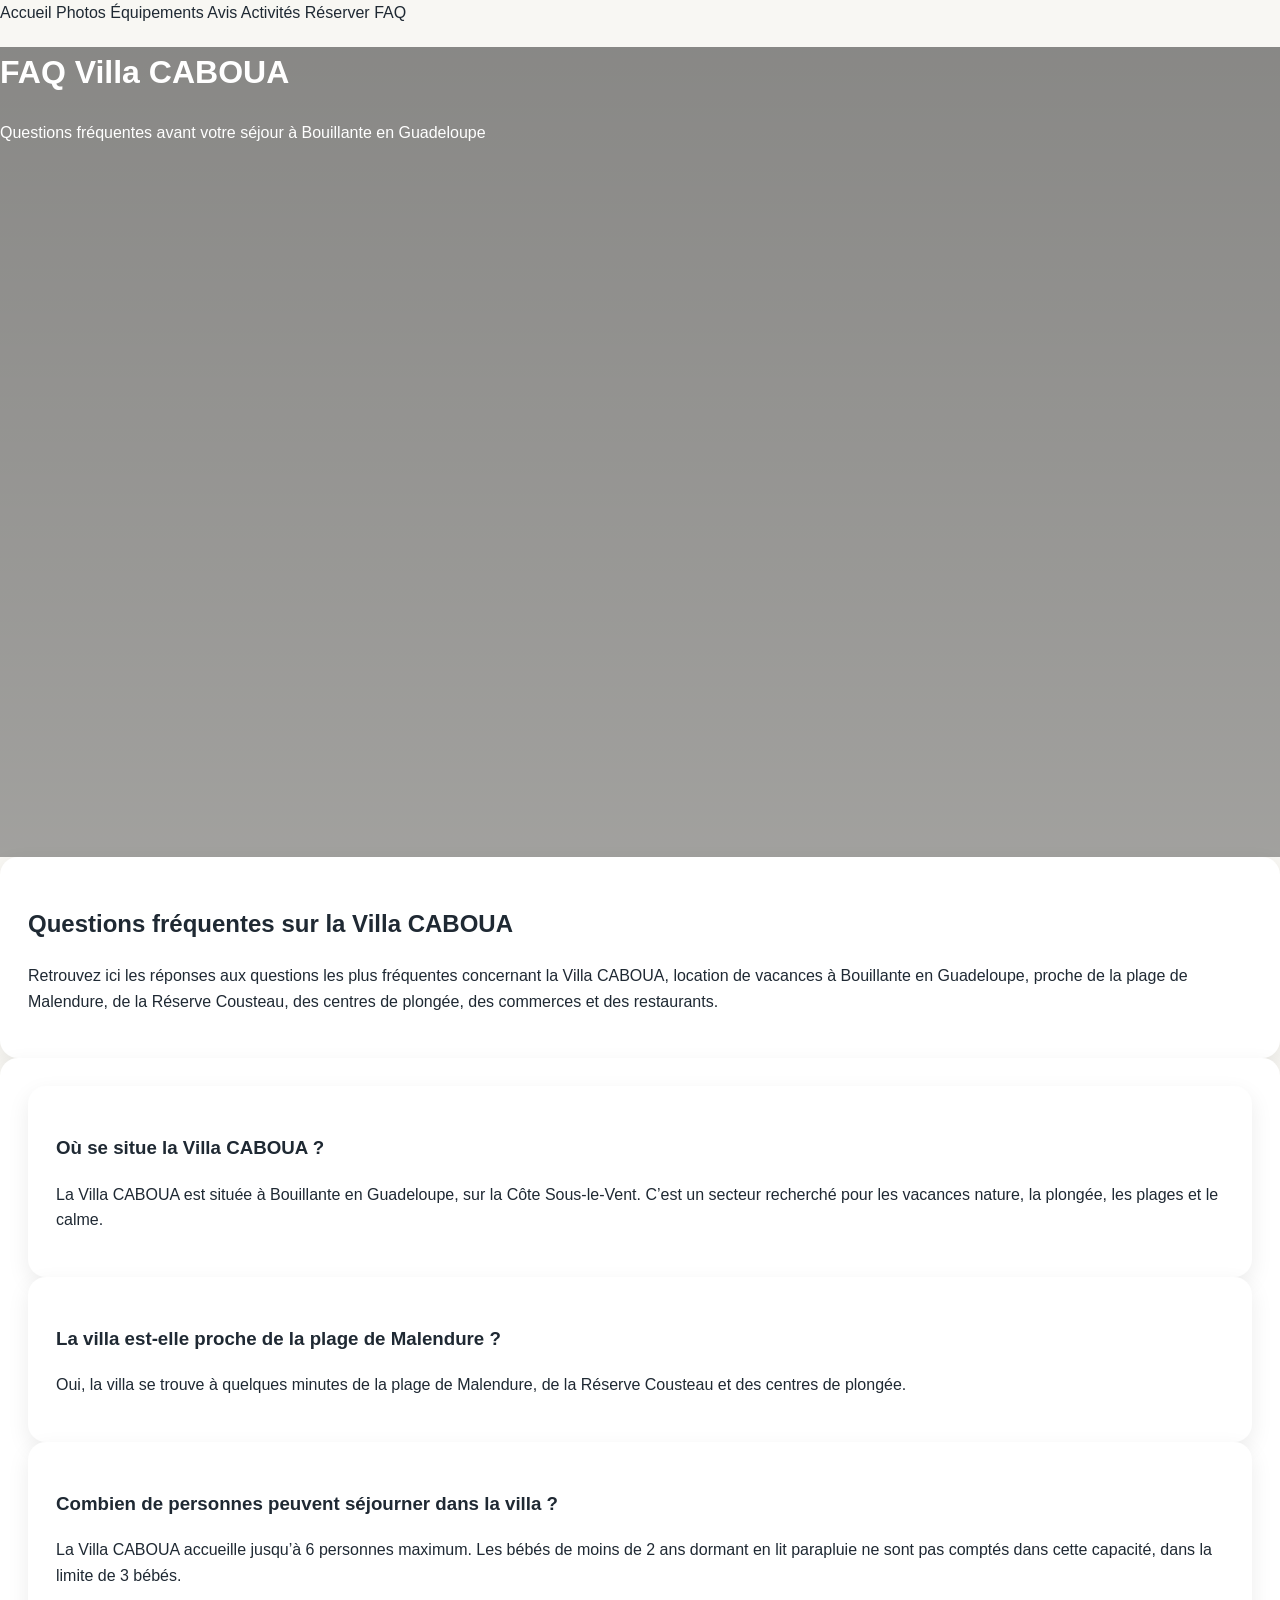
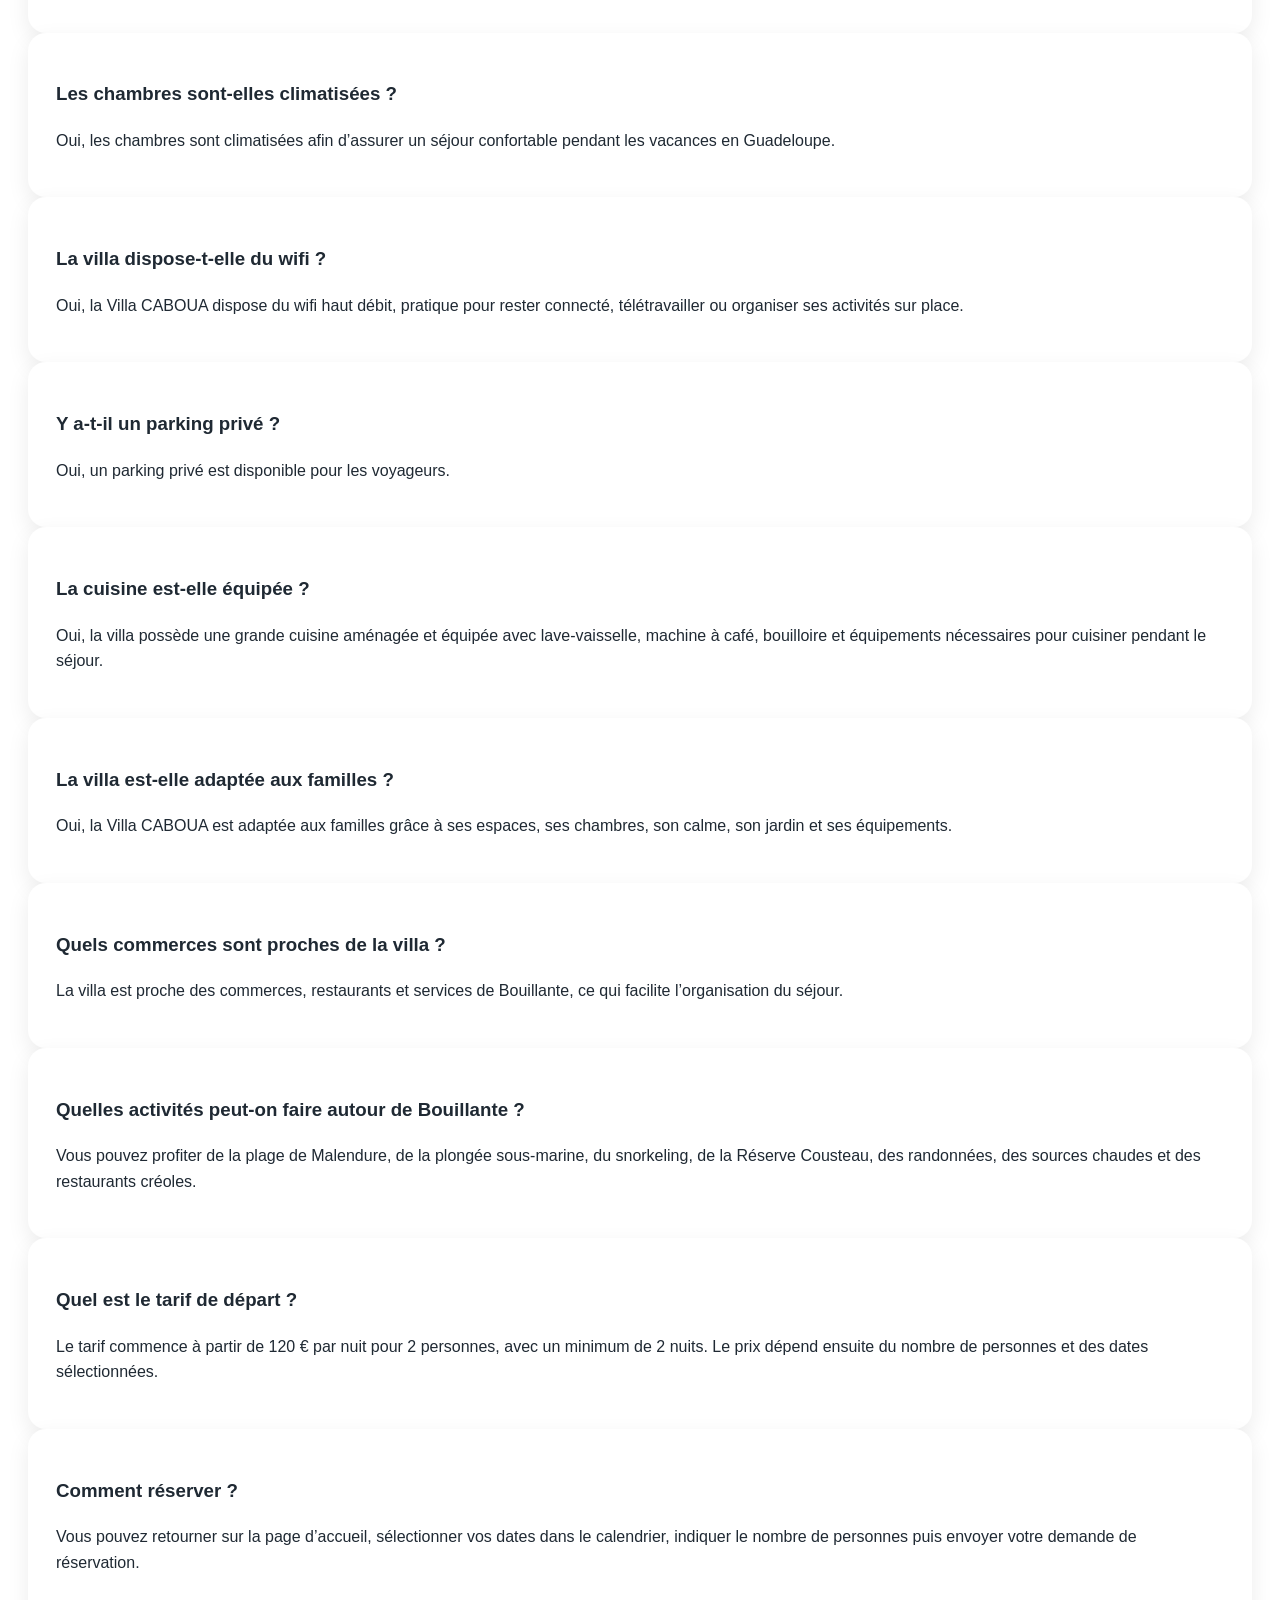
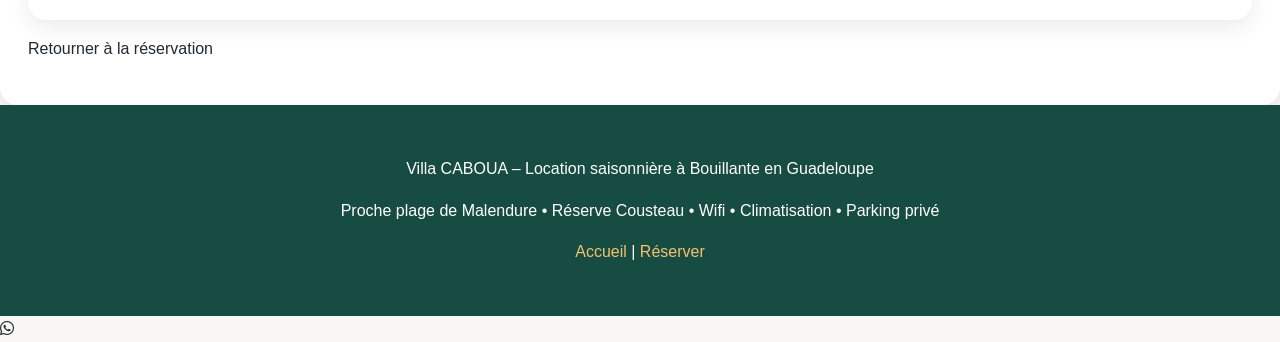
==== faq.html @ d6fefe2e "Update faq.html" ====
<!DOCTYPE html>
<html lang="fr">

<head>
<meta charset="UTF-8">
<meta name="viewport" content="width=device-width, initial-scale=1.0, maximum-scale=1.0, user-scalable=no">

<title>FAQ Villa CABOUA – Location vacances Bouillante Guadeloupe</title>
<meta name="description" content="FAQ Villa CABOUA à Bouillante en Guadeloupe : questions fréquentes sur la villa, les équipements, la plage de Malendure, la Réserve Cousteau, les tarifs et la réservation.">
<meta name="keywords" content="FAQ Villa CABOUA, location vacances Bouillante, villa Guadeloupe, villa proche Malendure, Réserve Cousteau, location saisonnière Guadeloupe">
<meta name="robots" content="index, follow">
<link rel="canonical" href="https://caboua.github.io/vacances/faq.html">

<meta property="og:title" content="FAQ Villa CABOUA – Bouillante Guadeloupe">
<meta property="og:description" content="Toutes les réponses avant de réserver la Villa CABOUA à Bouillante, proche Malendure et Réserve Cousteau.">
<meta property="og:type" content="website">
<meta property="og:url" content="https://caboua.github.io/vacances/faq.html">
<meta property="og:image" content="https://caboua.github.io/vacances/images/1.png">

<link rel="stylesheet" href="css/style.css">
<link rel="stylesheet" href="https://cdnjs.cloudflare.com/ajax/libs/font-awesome/6.5.0/css/all.min.css">

<script type="application/ld+json">
{
  "@context": "https://schema.org",
  "@type": "FAQPage",
  "mainEntity": [
    {"@type":"Question","name":"Où se situe la Villa CABOUA ?","acceptedAnswer":{"@type":"Answer","text":"La Villa CABOUA est située à Bouillante en Guadeloupe, sur la Côte Sous-le-Vent, à proximité de la plage de Malendure et de la Réserve Cousteau."}},
    {"@type":"Question","name":"La villa est-elle proche de la plage de Malendure ?","acceptedAnswer":{"@type":"Answer","text":"Oui, la villa est située à quelques minutes de la plage de Malendure, des centres de plongée et des activités nautiques."}},
    {"@type":"Question","name":"Combien de personnes peuvent séjourner dans la villa ?","acceptedAnswer":{"@type":"Answer","text":"La Villa CABOUA peut accueillir jusqu’à 6 personnes maximum, hors bébés de moins de 2 ans en lit parapluie."}},
    {"@type":"Question","name":"Les bébés sont-ils acceptés ?","acceptedAnswer":{"@type":"Answer","text":"Oui, les bébés de moins de 2 ans sont acceptés gratuitement en lit parapluie, dans la limite de 3 bébés."}},
    {"@type":"Question","name":"La villa est-elle climatisée ?","acceptedAnswer":{"@type":"Answer","text":"Oui, les chambres de la villa sont climatisées pour plus de confort pendant le séjour."}},
    {"@type":"Question","name":"La villa dispose-t-elle du wifi ?","acceptedAnswer":{"@type":"Answer","text":"Oui, la Villa CABOUA dispose du wifi haut débit."}},
    {"@type":"Question","name":"Y a-t-il un parking ?","acceptedAnswer":{"@type":"Answer","text":"Oui, un parking privé est disponible pour les voyageurs."}},
    {"@type":"Question","name":"La villa est-elle adaptée aux familles ?","acceptedAnswer":{"@type":"Answer","text":"Oui, la villa est adaptée aux familles grâce à ses 3 chambres, ses équipements, son calme et sa capacité d’accueil."}},
    {"@type":"Question","name":"Quelles activités peut-on faire à proximité ?","acceptedAnswer":{"@type":"Answer","text":"À proximité, vous pouvez profiter de la plage de Malendure, de la plongée, du snorkeling, de la Réserve Cousteau, des randonnées, des sources chaudes et des restaurants locaux."}},
    {"@type":"Question","name":"Comment réserver la Villa CABOUA ?","acceptedAnswer":{"@type":"Answer","text":"Vous pouvez sélectionner vos dates sur le site, indiquer le nombre de personnes puis envoyer votre demande de réservation par email ou contacter la villa sur WhatsApp."}}
  ]
}
</script>

</head>

<body>

<nav class="top-nav">
  <a href="index.html">Accueil</a>
  <a href="index.html#galerie">Photos</a>
  <a href="index.html#equipements">Équipements</a>
  <a href="index.html#avis">Avis</a>
  <a href="index.html#activites">Activités</a>
  <a href="index.html#disponibilites">Réserver</a>
  <a href="faq.html">FAQ</a>
</nav>

<header class="hero small-hero">
  <div class="hero-overlay">
    <h1>FAQ Villa CABOUA</h1>
    <p>Questions fréquentes avant votre séjour à Bouillante en Guadeloupe</p>
  </div>
</header>

<div class="container">

  <div class="card">
    <h2>Questions fréquentes sur la Villa CABOUA</h2>
    <p>
      Retrouvez ici les réponses aux questions les plus fréquentes concernant la Villa CABOUA,
      location de vacances à Bouillante en Guadeloupe, proche de la plage de Malendure,
      de la Réserve Cousteau, des centres de plongée, des commerces et des restaurants.
    </p>
  </div>

  <div class="card">

    <div class="faq-item">
      <h3>Où se situe la Villa CABOUA ?</h3>
      <p>La Villa CABOUA est située à Bouillante en Guadeloupe, sur la Côte Sous-le-Vent. C’est un secteur recherché pour les vacances nature, la plongée, les plages et le calme.</p>
    </div>

    <div class="faq-item">
      <h3>La villa est-elle proche de la plage de Malendure ?</h3>
      <p>Oui, la villa se trouve à quelques minutes de la plage de Malendure, de la Réserve Cousteau et des centres de plongée.</p>
    </div>

    <div class="faq-item">
      <h3>Combien de personnes peuvent séjourner dans la villa ?</h3>
      <p>La Villa CABOUA accueille jusqu’à 6 personnes maximum. Les bébés de moins de 2 ans dormant en lit parapluie ne sont pas comptés dans cette capacité, dans la limite de 3 bébés.</p>
    </div>

    <div class="faq-item">
      <h3>Les chambres sont-elles climatisées ?</h3>
      <p>Oui, les chambres sont climatisées afin d’assurer un séjour confortable pendant les vacances en Guadeloupe.</p>
    </div>

    <div class="faq-item">
      <h3>La villa dispose-t-elle du wifi ?</h3>
      <p>Oui, la Villa CABOUA dispose du wifi haut débit, pratique pour rester connecté, télétravailler ou organiser ses activités sur place.</p>
    </div>

    <div class="faq-item">
      <h3>Y a-t-il un parking privé ?</h3>
      <p>Oui, un parking privé est disponible pour les voyageurs.</p>
    </div>

    <div class="faq-item">
      <h3>La cuisine est-elle équipée ?</h3>
      <p>Oui, la villa possède une grande cuisine aménagée et équipée avec lave-vaisselle, machine à café, bouilloire et équipements nécessaires pour cuisiner pendant le séjour.</p>
    </div>

    <div class="faq-item">
      <h3>La villa est-elle adaptée aux familles ?</h3>
      <p>Oui, la Villa CABOUA est adaptée aux familles grâce à ses espaces, ses chambres, son calme, son jardin et ses équipements.</p>
    </div>

    <div class="faq-item">
      <h3>Quels commerces sont proches de la villa ?</h3>
      <p>La villa est proche des commerces, restaurants et services de Bouillante, ce qui facilite l’organisation du séjour.</p>
    </div>

    <div class="faq-item">
      <h3>Quelles activités peut-on faire autour de Bouillante ?</h3>
      <p>Vous pouvez profiter de la plage de Malendure, de la plongée sous-marine, du snorkeling, de la Réserve Cousteau, des randonnées, des sources chaudes et des restaurants créoles.</p>
    </div>

    <div class="faq-item">
      <h3>Quel est le tarif de départ ?</h3>
      <p>Le tarif commence à partir de 120 € par nuit pour 2 personnes, avec un minimum de 2 nuits. Le prix dépend ensuite du nombre de personnes et des dates sélectionnées.</p>
    </div>

    <div class="faq-item">
      <h3>Comment réserver ?</h3>
      <p>Vous pouvez retourner sur la page d’accueil, sélectionner vos dates dans le calendrier, indiquer le nombre de personnes puis envoyer votre demande de réservation.</p>
    </div>

    <p><a href="index.html#disponibilites" class="text-link">Retourner à la réservation</a></p>

  </div>

</div>

<footer class="footer">
  <p>Villa CABOUA – Location saisonnière à Bouillante en Guadeloupe</p>
  <p>Proche plage de Malendure • Réserve Cousteau • Wifi • Climatisation • Parking privé</p>
  <p><a href="index.html">Accueil</a> | <a href="index.html#disponibilites">Réserver</a></p>
</footer>

<a href="https://wa.me/590690520616?text=Bonjour%2C%20je%20souhaite%20avoir%20des%20informations%20sur%20la%20Villa%20CABOUA" class="whatsapp" aria-label="Contacter Villa CABOUA sur WhatsApp">
  <i class="fa-brands fa-whatsapp"></i>
</a>

</body>
</html>
---- css/style.css ----
* {
  box-sizing: border-box;
}

body {
  margin: 0;
  font-family: Arial, sans-serif;
  color: #1f2933;
  background: #f8f7f3;
  line-height: 1.6;
}

a {
  text-decoration: none;
  color: inherit;
}

.hero {
  min-height: 90vh;
  background:
    linear-gradient(rgba(0,0,0,0.45), rgba(0,0,0,0.35)),
    url("images/fond.jpg") center/cover no-repeat;
  color: white;
}

.page-header {
  background: #174c43;
  color: white;
  padding-bottom: 50px;
}

.navbar {
  display: flex;
  justify-content: space-between;
  align-items: center;
  padding: 25px 8%;
  background: rgba(0,0,0,0.25);
}

.logo {
  font-size: 24px;
  font-weight: bold;
}

.nav-links a {
  margin-left: 20px;
  font-weight: bold;
}

.nav-links a:hover {
  color: #f4c16e;
}

.hero-content {
  max-width: 850px;
  padding: 120px 8%;
}

.hero-content h1 {
  font-size: 48px;
  line-height: 1.1;
  margin-bottom: 20px;
}

.hero-content p {
  font-size: 22px;
  margin-bottom: 30px;
}

.page-title {
  padding: 60px 8% 20px;
}

.page-title h1 {
  font-size: 42px;
}

.section {
  padding: 70px 8%;
  max-width: 1200px;
  margin: auto;
}

.section h2 {
  font-size: 32px;
  color: #174c43;
  margin-bottom: 20px;
}

.intro p,
.highlight p {
  font-size: 19px;
}

.grid {
  display: grid;
  grid-template-columns: 1.4fr 1fr;
  gap: 40px;
  align-items: start;
}

.card,
.feature,
.review,
.faq-item {
  background: white;
  padding: 28px;
  border-radius: 18px;
  box-shadow: 0 8px 22px rgba(0,0,0,0.08);
}

.card ul {
  padding-left: 20px;
}

.highlight {
  background: #e9f2ee;
  border-radius: 25px;
}

.features {
  display: grid;
  grid-template-columns: repeat(3, 1fr);
  gap: 25px;
}

.feature h3 {
  color: #174c43;
}

.reviews {
  display: grid;
  gap: 22px;
}

.review p {
  font-size: 18px;
  font-style: italic;
}

.reservation {
  background: white;
  border-radius: 25px;
  box-shadow: 0 8px 25px rgba(0,0,0,0.08);
}

form {
  display: grid;
  gap: 15px;
  max-width: 500px;
  margin-top: 25px;
}

input {
  padding: 14px;
  border: 1px solid #ccc;
  border-radius: 10px;
  font-size: 16px;
}

.btn-primary,
.btn-secondary,
button {
  display: inline-block;
  background: #174c43;
  color: white;
  padding: 15px 26px;
  border-radius: 30px;
  border: none;
  font-size: 17px;
  font-weight: bold;
  cursor: pointer;
  width: fit-content;
}

.btn-primary:hover,
.btn-secondary:hover,
button:hover {
  background: #0e332d;
}

.cta {
  text-align: center;
}

.faq {
  display: grid;
  gap: 25px;
}

.faq-item h2 {
  font-size: 24px;
}

footer {
  background: #174c43;
  color: white;
  text-align: center;
  padding: 35px 8%;
}

footer a {
  color: #f4c16e;
}

#bookingResult {
  margin-top: 20px;
  font-weight: bold;
  color: #174c43;
}

@media (max-width: 850px) {
  .navbar {
    flex-direction: column;
    gap: 15px;
  }

  .nav-links {
    display: flex;
    flex-wrap: wrap;
    justify-content: center;
    gap: 12px;
  }

  .nav-links a {
    margin-left: 0;
  }

  .hero-content h1 {
    font-size: 34px;
  }

  .hero-content p {
    font-size: 18px;
  }

  .grid,
  .features {
    grid-template-columns: 1fr;
  }

  .section {
    padding: 50px 6%;
  }
}
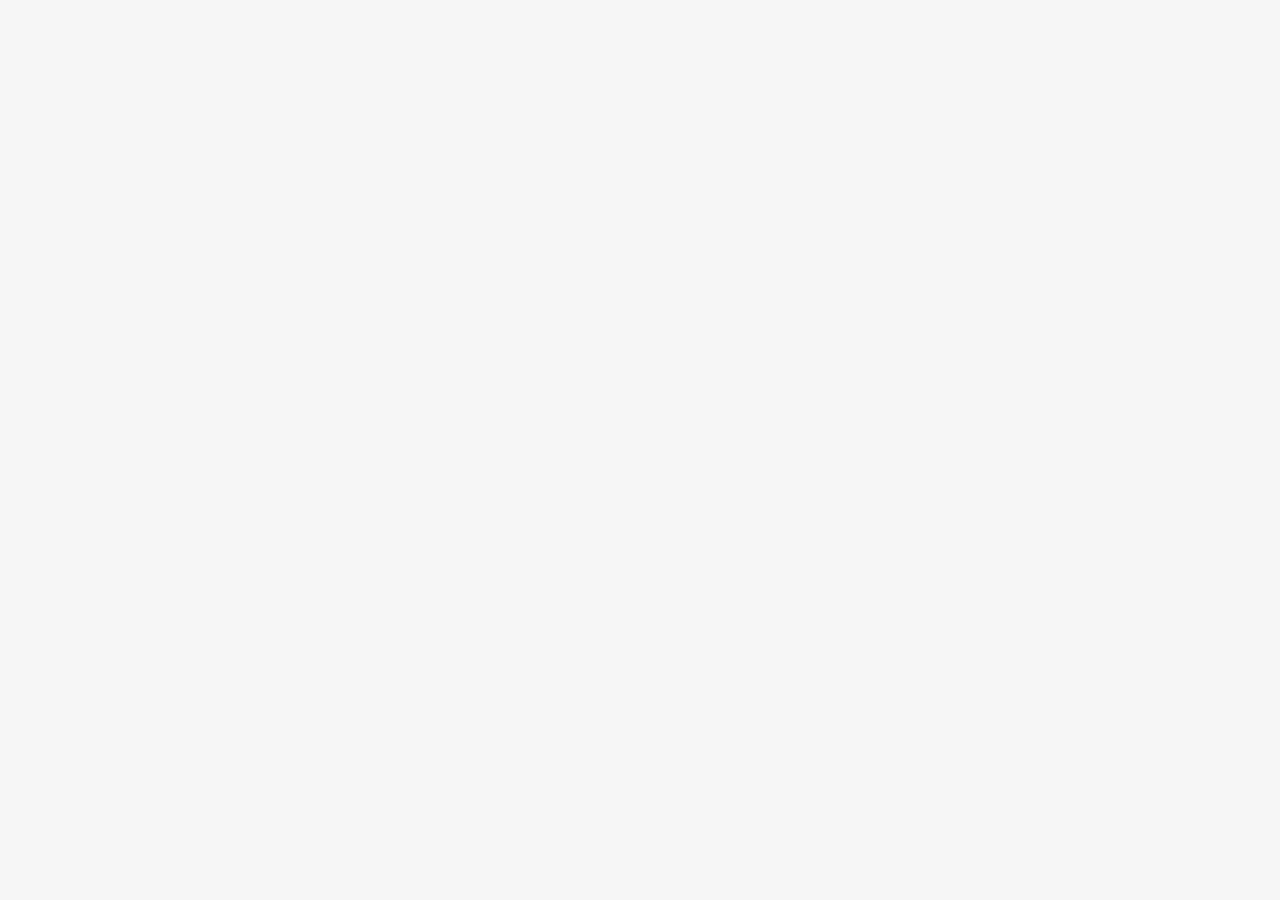
==== commit a7e0e076: "Update faq.html" ====
--- a/faq.html
+++ b/faq.html
@@ -1,21 +1,18 @@
-    <!DOCTYPE html>
+<!DOCTYPE html>
 <html lang="fr">
 
 <head>
 <meta charset="UTF-8">
-<meta name="viewport" content="width=device-width, initial-scale=1.0, maximum-scale=1.0, user-scalable=no">
+<meta name="viewport" content="width=device-width, initial-scale=1.0">
 
-<title>FAQ Villa CABOUA – Location vacances Bouillante Guadeloupe</title>
-<meta name="description" content="FAQ Villa CABOUA à Bouillante en Guadeloupe : questions fréquentes sur la villa, les équipements, la plage de Malendure, la Réserve Cousteau, les tarifs et la réservation.">
-<meta name="keywords" content="FAQ Villa CABOUA, location vacances Bouillante, villa Guadeloupe, villa proche Malendure, Réserve Cousteau, location saisonnière Guadeloupe">
+<title>FAQ Villa CABOUA – Location à Bouillante en Guadeloupe</title>
+
+<meta name="description" content="FAQ Villa CABOUA : réponses aux questions fréquentes sur la location de vacances à Bouillante en Guadeloupe, capacité, tarifs, équipements, plage de Malendure, wifi, parking et réservation.">
+
+<meta name="keywords" content="FAQ Villa CABOUA, location villa Bouillante, villa Guadeloupe, location vacances Malendure, villa familiale Guadeloupe, plage de Malendure, réservation villa Guadeloupe">
+
 <meta name="robots" content="index, follow">
-<link rel="canonical" href="https://caboua.github.io/vacances/faq.html">
-
-<meta property="og:title" content="FAQ Villa CABOUA – Bouillante Guadeloupe">
-<meta property="og:description" content="Toutes les réponses avant de réserver la Villa CABOUA à Bouillante, proche Malendure et Réserve Cousteau.">
-<meta property="og:type" content="website">
-<meta property="og:url" content="https://caboua.github.io/vacances/faq.html">
-<meta property="og:image" content="https://caboua.github.io/vacances/images/1.png">
+<meta name="author" content="Villa CABOUA">
 
 <link rel="stylesheet" href="css/style.css">
 <link rel="stylesheet" href="https://cdnjs.cloudflare.com/ajax/libs/font-awesome/6.5.0/css/all.min.css">
@@ -25,129 +22,63 @@
   "@context": "https://schema.org",
   "@type": "FAQPage",
   "mainEntity": [
-    {"@type":"Question","name":"Où se situe la Villa CABOUA ?","acceptedAnswer":{"@type":"Answer","text":"La Villa CABOUA est située à Bouillante en Guadeloupe, sur la Côte Sous-le-Vent, à proximité de la plage de Malendure et de la Réserve Cousteau."}},
-    {"@type":"Question","name":"La villa est-elle proche de la plage de Malendure ?","acceptedAnswer":{"@type":"Answer","text":"Oui, la villa est située à quelques minutes de la plage de Malendure, des centres de plongée et des activités nautiques."}},
-    {"@type":"Question","name":"Combien de personnes peuvent séjourner dans la villa ?","acceptedAnswer":{"@type":"Answer","text":"La Villa CABOUA peut accueillir jusqu’à 6 personnes maximum, hors bébés de moins de 2 ans en lit parapluie."}},
-    {"@type":"Question","name":"Les bébés sont-ils acceptés ?","acceptedAnswer":{"@type":"Answer","text":"Oui, les bébés de moins de 2 ans sont acceptés gratuitement en lit parapluie, dans la limite de 3 bébés."}},
-    {"@type":"Question","name":"La villa est-elle climatisée ?","acceptedAnswer":{"@type":"Answer","text":"Oui, les chambres de la villa sont climatisées pour plus de confort pendant le séjour."}},
-    {"@type":"Question","name":"La villa dispose-t-elle du wifi ?","acceptedAnswer":{"@type":"Answer","text":"Oui, la Villa CABOUA dispose du wifi haut débit."}},
-    {"@type":"Question","name":"Y a-t-il un parking ?","acceptedAnswer":{"@type":"Answer","text":"Oui, un parking privé est disponible pour les voyageurs."}},
-    {"@type":"Question","name":"La villa est-elle adaptée aux familles ?","acceptedAnswer":{"@type":"Answer","text":"Oui, la villa est adaptée aux familles grâce à ses 3 chambres, ses équipements, son calme et sa capacité d’accueil."}},
-    {"@type":"Question","name":"Quelles activités peut-on faire à proximité ?","acceptedAnswer":{"@type":"Answer","text":"À proximité, vous pouvez profiter de la plage de Malendure, de la plongée, du snorkeling, de la Réserve Cousteau, des randonnées, des sources chaudes et des restaurants locaux."}},
-    {"@type":"Question","name":"Comment réserver la Villa CABOUA ?","acceptedAnswer":{"@type":"Answer","text":"Vous pouvez sélectionner vos dates sur le site, indiquer le nombre de personnes puis envoyer votre demande de réservation par email ou contacter la villa sur WhatsApp."}}
-  ]
-}
-</script>
-
-</head>
-
-<body>
-
-<nav class="top-nav">
-  <a href="index.html">Accueil</a>
-  <a href="index.html#galerie">Photos</a>
-  <a href="index.html#equipements">Équipements</a>
-  <a href="index.html#avis">Avis</a>
-  <a href="index.html#activites">Activités</a>
-  <a href="index.html#disponibilites">Réserver</a>
-  <a href="faq.html">FAQ</a>
-</nav>
-
-<header class="hero small-hero">
-  <div class="hero-overlay">
-    <h1>FAQ Villa CABOUA</h1>
-    <p>Questions fréquentes avant votre séjour à Bouillante en Guadeloupe</p>
-  </div>
-</header>
-
-<div class="container">
-
-  <div class="card">
-    <h2>Questions fréquentes sur la Villa CABOUA</h2>
-    <p>
-      Retrouvez ici les réponses aux questions les plus fréquentes concernant la Villa CABOUA,
-      location de vacances à Bouillante en Guadeloupe, proche de la plage de Malendure,
-      de la Réserve Cousteau, des centres de plongée, des commerces et des restaurants.
-    </p>
-  </div>
-
-  <div class="card">
-
-    <div class="faq-item">
-      <h3>Où se situe la Villa CABOUA ?</h3>
-      <p>La Villa CABOUA est située à Bouillante en Guadeloupe, sur la Côte Sous-le-Vent. C’est un secteur recherché pour les vacances nature, la plongée, les plages et le calme.</p>
-    </div>
-
-    <div class="faq-item">
-      <h3>La villa est-elle proche de la plage de Malendure ?</h3>
-      <p>Oui, la villa se trouve à quelques minutes de la plage de Malendure, de la Réserve Cousteau et des centres de plongée.</p>
-    </div>
-
-    <div class="faq-item">
-      <h3>Combien de personnes peuvent séjourner dans la villa ?</h3>
-      <p>La Villa CABOUA accueille jusqu’à 6 personnes maximum. Les bébés de moins de 2 ans dormant en lit parapluie ne sont pas comptés dans cette capacité, dans la limite de 3 bébés.</p>
-    </div>
-
-    <div class="faq-item">
-      <h3>Les chambres sont-elles climatisées ?</h3>
-      <p>Oui, les chambres sont climatisées afin d’assurer un séjour confortable pendant les vacances en Guadeloupe.</p>
-    </div>
-
-    <div class="faq-item">
-      <h3>La villa dispose-t-elle du wifi ?</h3>
-      <p>Oui, la Villa CABOUA dispose du wifi haut débit, pratique pour rester connecté, télétravailler ou organiser ses activités sur place.</p>
-    </div>
-
-    <div class="faq-item">
-      <h3>Y a-t-il un parking privé ?</h3>
-      <p>Oui, un parking privé est disponible pour les voyageurs.</p>
-    </div>
-
-    <div class="faq-item">
-      <h3>La cuisine est-elle équipée ?</h3>
-      <p>Oui, la villa possède une grande cuisine aménagée et équipée avec lave-vaisselle, machine à café, bouilloire et équipements nécessaires pour cuisiner pendant le séjour.</p>
-    </div>
-
-    <div class="faq-item">
-      <h3>La villa est-elle adaptée aux familles ?</h3>
-      <p>Oui, la Villa CABOUA est adaptée aux familles grâce à ses espaces, ses chambres, son calme, son jardin et ses équipements.</p>
-    </div>
-
-    <div class="faq-item">
-      <h3>Quels commerces sont proches de la villa ?</h3>
-      <p>La villa est proche des commerces, restaurants et services de Bouillante, ce qui facilite l’organisation du séjour.</p>
-    </div>
-
-    <div class="faq-item">
-      <h3>Quelles activités peut-on faire autour de Bouillante ?</h3>
-      <p>Vous pouvez profiter de la plage de Malendure, de la plongée sous-marine, du snorkeling, de la Réserve Cousteau, des randonnées, des sources chaudes et des restaurants créoles.</p>
-    </div>
-
-    <div class="faq-item">
-      <h3>Quel est le tarif de départ ?</h3>
-      <p>Le tarif commence à partir de 120 € par nuit pour 2 personnes, avec un minimum de 2 nuits. Le prix dépend ensuite du nombre de personnes et des dates sélectionnées.</p>
-    </div>
-
-    <div class="faq-item">
-      <h3>Comment réserver ?</h3>
-      <p>Vous pouvez retourner sur la page d’accueil, sélectionner vos dates dans le calendrier, indiquer le nombre de personnes puis envoyer votre demande de réservation.</p>
-    </div>
-
-    <p><a href="index.html#disponibilites" class="text-link">Retourner à la réservation</a></p>
-
-  </div>
-
-</div>
-
-<footer class="footer">
-  <p>Villa CABOUA – Location saisonnière à Bouillante en Guadeloupe</p>
-  <p>Proche plage de Malendure • Réserve Cousteau • Wifi • Climatisation • Parking privé</p>
-  <p><a href="index.html">Accueil</a> | <a href="index.html#disponibilites">Réserver</a></p>
-</footer>
-
-<a href="https://wa.me/590690520616?text=Bonjour%2C%20je%20souhaite%20avoir%20des%20informations%20sur%20la%20Villa%20CABOUA" class="whatsapp" aria-label="Contacter Villa CABOUA sur WhatsApp">
-  <i class="fa-brands fa-whatsapp"></i>
-</a>
-
-</body>
+    {
+      "@type": "Question",
+      "name": "Où se situe la Villa CABOUA ?",
+      "acceptedAnswer": {
+        "@type": "Answer",
+        "text": "La Villa CABOUA est située à Bouillante en Guadeloupe, dans un environnement calme, proche de la plage de Malendure, des centres de plongée, des commerces et des restaurants."
+      }
+    },
+    {
+      "@type": "Question",
+      "name": "Combien de personnes peuvent séjourner à la Villa CABOUA ?",
+      "acceptedAnswer": {
+        "@type": "Answer",
+        "text": "La villa accueille jusqu’à 6 personnes maximum. Les bébés de moins de 2 ans dormant dans un lit parapluie sont gratuits, dans la limite de 3 bébés, et ne sont pas comptés dans la capacité maximale."
+      }
+    },
+    {
+      "@type": "Question",
+      "name": "Quels sont les tarifs par nuit ?",
+      "acceptedAnswer": {
+        "@type": "Answer",
+        "text": "Le tarif est de 120 euros par nuit pour 2 personnes, 140 euros pour 3 personnes, 160 euros pour 4 personnes, 180 euros pour 5 personnes et 200 euros pour 6 personnes."
+      }
+    },
+    {
+      "@type": "Question",
+      "name": "Y a-t-il des frais supplémentaires ?",
+      "acceptedAnswer": {
+        "@type": "Answer",
+        "text": "Aucun frais supplémentaire n’est ajouté dans le calcul affiché sur le site. Le prix indiqué correspond au tarif total du séjour selon les dates et le nombre de personnes."
+      }
+    },
+    {
+      "@type": "Question",
+      "name": "La villa est-elle proche de la plage de Malendure ?",
+      "acceptedAnswer": {
+        "@type": "Answer",
+        "text": "Oui, la Villa CABOUA est située à environ 10 minutes de la plage de Malendure, connue pour la Réserve Cousteau, la plongée et les tortues."
+      }
+    },
+    {
+      "@type": "Question",
+      "name": "La Villa CABOUA dispose-t-elle du wifi ?",
+      "acceptedAnswer": {
+        "@type": "Answer",
+        "text": "Oui, la villa dispose d’une connexion wifi haut débit."
+      }
+    },
+    {
+      "@type": "Question",
+      "name": "La villa dispose-t-elle d’un parking ?",
+      "acceptedAnswer": {
+        "@type": "Answer",
+        "text": "Oui, un stationnement est prévu devant la villa pour les voyageurs."
+      }
+    },
+    {
+      "@type": "Question",
+      "name": "La cuisine est-elle équipée ?",
 </html>
--- a/css/style.css
+++ b/css/style.css
@@ -1,12 +1,9 @@
-* {
-  box-sizing: border-box;
-}
-
+/* === GLOBAL === */
 body {
   margin: 0;
-  font-family: Arial, sans-serif;
-  color: #1f2933;
-  background: #f8f7f3;
+  font-family: 'Segoe UI', sans-serif;
+  background: #f6f6f6;
+  color: #222;
   line-height: 1.6;
 }
 
@@ -15,231 +12,436 @@
   color: inherit;
 }
 
+html {
+  scroll-behavior: smooth;
+}
+
+/* === NAVIGATION === */
+.top-nav {
+  width: 100%;
+  background: rgba(255,255,255,0.96);
+  backdrop-filter: blur(10px);
+  padding: 16px 20px;
+  display: flex;
+  justify-content: center;
+  gap: 30px;
+  box-shadow: 0 3px 15px rgba(0,0,0,0.08);
+  position: sticky;
+  top: 0;
+  z-index: 2000;
+  flex-wrap: wrap;
+}
+
+.top-nav a {
+  font-weight: 600;
+  transition: 0.3s;
+  position: relative;
+}
+
+.top-nav a:hover {
+  color: #0d8f5b;
+}
+
+.top-nav a::after {
+  content: "";
+  position: absolute;
+  left: 0;
+  bottom: -5px;
+  width: 0%;
+  height: 2px;
+  background: #0d8f5b;
+  transition: 0.3s;
+}
+
+.top-nav a:hover::after {
+  width: 100%;
+}
+
+/* === HERO IMAGE === */
 .hero {
-  min-height: 90vh;
-  background:
-    linear-gradient(rgba(0,0,0,0.45), rgba(0,0,0,0.35)),
-    url("images/fond.jpg") center/cover no-repeat;
+  height: 500px;
+  background-image: url("../images/fond.jpg");
+  background-position: center center;
+  background-repeat: no-repeat;
+  background-size: cover;
+  position: relative;
+  image-rendering: -webkit-optimize-contrast;
+  transform: translateZ(0);
+}
+
+.hero::before {
+  content: "";
+  position: absolute;
+  inset: 0;
+  background: linear-gradient(
+    to top,
+    rgba(0,0,0,0.65),
+    rgba(0,0,0,0.15)
+  );
+}
+
+.hero-overlay {
+  position: absolute;
+  bottom: 40px;
+  left: 40px;
   color: white;
-}
-
-.page-header {
-  background: #174c43;
-  color: white;
-  padding-bottom: 50px;
-}
-
-.navbar {
-  display: flex;
-  justify-content: space-between;
-  align-items: center;
-  padding: 25px 8%;
-  background: rgba(0,0,0,0.25);
-}
-
-.logo {
-  font-size: 24px;
-  font-weight: bold;
-}
-
-.nav-links a {
-  margin-left: 20px;
-  font-weight: bold;
-}
-
-.nav-links a:hover {
-  color: #f4c16e;
-}
-
-.hero-content {
-  max-width: 850px;
-  padding: 120px 8%;
-}
-
-.hero-content h1 {
-  font-size: 48px;
-  line-height: 1.1;
-  margin-bottom: 20px;
-}
-
-.hero-content p {
-  font-size: 22px;
-  margin-bottom: 30px;
-}
-
-.page-title {
-  padding: 60px 8% 20px;
-}
-
-.page-title h1 {
-  font-size: 42px;
-}
-
-.section {
-  padding: 70px 8%;
-  max-width: 1200px;
+  z-index: 2;
+  max-width: 900px;
+}
+
+.hero-overlay h1 {
+  margin: 0;
+  font-size: 3rem;
+  text-shadow: 0 2px 6px rgba(0,0,0,0.6);
+}
+
+.hero-overlay p {
+  margin-top: 12px;
+  color: #f1c40f;
+  font-size: 1.1rem;
+  text-shadow: 0 2px 6px rgba(0,0,0,0.6);
+}
+
+.small-hero {
+  height: 300px;
+}
+
+/* === CONTAINER === */
+.container {
+  max-width: 1100px;
   margin: auto;
-}
-
-.section h2 {
-  font-size: 32px;
-  color: #174c43;
-  margin-bottom: 20px;
-}
-
-.intro p,
-.highlight p {
-  font-size: 19px;
-}
-
-.grid {
-  display: grid;
-  grid-template-columns: 1.4fr 1fr;
-  gap: 40px;
-  align-items: start;
-}
-
-.card,
-.feature,
-.review,
-.faq-item {
+  padding: 25px;
+}
+
+/* === CARD === */
+.card {
   background: white;
   padding: 28px;
   border-radius: 18px;
-  box-shadow: 0 8px 22px rgba(0,0,0,0.08);
+  margin-bottom: 30px;
+  box-shadow: 0 6px 25px rgba(0,0,0,0.08);
+}
+
+.card h2 {
+  margin-top: 0;
+  margin-bottom: 18px;
+  color: #0d8f5b;
+  font-size: 1.8rem;
 }
 
 .card ul {
   padding-left: 20px;
 }
 
-.highlight {
-  background: #e9f2ee;
-  border-radius: 25px;
-}
-
-.features {
+.card li {
+  margin-bottom: 8px;
+}
+
+.seo-intro p {
+  font-size: 17px;
+}
+
+/* === GALERIE === */
+.gallery {
   display: grid;
-  grid-template-columns: repeat(3, 1fr);
-  gap: 25px;
-}
-
-.feature h3 {
-  color: #174c43;
-}
-
+  grid-template-columns: repeat(3,1fr);
+  gap: 12px;
+}
+
+.gallery img {
+  width: 100%;
+  height: 240px;
+  object-fit: cover;
+  border-radius: 14px;
+  transition: 0.3s;
+  cursor: pointer;
+}
+
+.gallery img:hover {
+  transform: scale(1.02);
+}
+
+/* === ÉQUIPEMENTS === */
+.equipments,
+.activity-grid {
+  display: grid;
+  grid-template-columns: repeat(4,1fr);
+  gap: 14px;
+}
+
+.equipments div,
+.activity-grid div {
+  display: flex;
+  align-items: center;
+  gap: 10px;
+  background: #f8f8f8;
+  padding: 12px;
+  border-radius: 12px;
+  transition: 0.3s;
+}
+
+.equipments div:hover,
+.activity-grid div:hover {
+  background: #f0f0f0;
+}
+
+.equipments i,
+.activity-grid i {
+  color: #0d8f5b;
+  font-size: 18px;
+}
+
+/* === AVIS CLIENTS === */
 .reviews {
   display: grid;
-  gap: 22px;
+  grid-template-columns: repeat(2,1fr);
+  gap: 20px;
+}
+
+.review {
+  background: #fafafa;
+  padding: 20px;
+  border-radius: 14px;
+  border: 1px solid #ececec;
 }
 
 .review p {
+  margin-top: 10px;
+}
+
+.stars {
+  color: #f5b301;
+  font-size: 22px;
+}
+
+/* === FAQ === */
+.faq-item {
+  margin-bottom: 25px;
+  padding-bottom: 20px;
+  border-bottom: 1px solid #ececec;
+}
+
+.faq-item h3 {
+  color: #0d8f5b;
+  margin-bottom: 10px;
+}
+
+.text-link {
+  color: #0d8f5b;
+  font-weight: 700;
+}
+
+.text-link:hover {
+  text-decoration: underline;
+}
+
+/* === CALENDRIER GOOGLE === */
+.calendar-iframe {
+  width: 100%;
+  height: 500px;
+  border: none;
+  margin-bottom: 20px;
+  border-radius: 14px;
+  overflow: hidden;
+  clip-path: inset(0px 0px 30px 0px);
+}
+
+/* === FLATPICKR === */
+#calendar {
+  margin-top: 20px;
+}
+
+/* === BOOKING === */
+.booking {
+  margin-top: 20px;
+}
+
+/* === FLEX ROW === */
+.row {
+  display: flex;
+  justify-content: space-between;
+  gap: 20px;
+}
+
+/* === COUNTER === */
+.counter {
+  display: flex;
+  align-items: center;
+  gap: 10px;
+  margin-top: 8px;
+}
+
+.counter button {
+  width: 36px;
+  height: 36px;
+  border-radius: 50%;
+  border: 1px solid #ccc;
+  background: white;
+  cursor: pointer;
+  transition: 0.2s;
   font-size: 18px;
-  font-style: italic;
-}
-
-.reservation {
-  background: white;
-  border-radius: 25px;
-  box-shadow: 0 8px 25px rgba(0,0,0,0.08);
-}
-
-form {
-  display: grid;
-  gap: 15px;
-  max-width: 500px;
-  margin-top: 25px;
-}
-
-input {
-  padding: 14px;
-  border: 1px solid #ccc;
-  border-radius: 10px;
+}
+
+.counter button:hover {
+  background: #f3f3f3;
+}
+
+.counter button:active {
+  transform: scale(0.95);
+}
+
+/* === PRIX === */
+.billing {
+  margin: 25px 0;
   font-size: 16px;
-}
-
-.btn-primary,
-.btn-secondary,
-button {
-  display: inline-block;
-  background: #174c43;
+  background: #fafafa;
+  padding: 18px;
+  border-radius: 14px;
+}
+
+.billing p {
+  margin: 6px 0;
+}
+
+.billing h2 {
+  margin-top: 14px;
+  font-size: 24px;
+}
+
+/* === BOUTON === */
+.btn {
+  width: 100%;
+  padding: 17px;
+  background: linear-gradient(135deg, #e67e22, #d96c10);
   color: white;
-  padding: 15px 26px;
-  border-radius: 30px;
   border: none;
-  font-size: 17px;
+  border-radius: 12px;
   font-weight: bold;
   cursor: pointer;
-  width: fit-content;
-}
-
-.btn-primary:hover,
-.btn-secondary:hover,
-button:hover {
-  background: #0e332d;
-}
-
-.cta {
-  text-align: center;
-}
-
-.faq {
-  display: grid;
-  gap: 25px;
-}
-
-.faq-item h2 {
-  font-size: 24px;
-}
-
-footer {
-  background: #174c43;
+  font-size: 17px;
+  transition: 0.3s;
+  box-shadow: 0 6px 20px rgba(230,126,34,0.3);
+}
+
+.btn:hover {
+  transform: translateY(-2px);
+  background: linear-gradient(135deg, #cf711f, #c8650f);
+}
+
+/* === FOOTER === */
+.footer {
+  background: #111;
   color: white;
   text-align: center;
-  padding: 35px 8%;
-}
-
-footer a {
-  color: #f4c16e;
-}
-
-#bookingResult {
-  margin-top: 20px;
-  font-weight: bold;
-  color: #174c43;
-}
-
-@media (max-width: 850px) {
-  .navbar {
+  padding: 35px 20px;
+  margin-top: 40px;
+}
+
+.footer p {
+  margin: 8px 0;
+}
+
+.footer a {
+  color: #f1c40f;
+}
+
+/* === WHATSAPP FLOAT === */
+.whatsapp {
+  position: fixed;
+  bottom: 20px;
+  right: 20px;
+  width: 72px;
+  height: 72px;
+  background: #25D366;
+  color: white;
+  font-size: 34px;
+  border-radius: 50%;
+  display: flex;
+  align-items: center;
+  justify-content: center;
+  box-shadow: 0 8px 25px rgba(0,0,0,0.3);
+  z-index: 3000;
+  transition: 0.3s;
+}
+
+.whatsapp:hover {
+  transform: scale(1.1);
+}
+
+/* === RESPONSIVE TABLET === */
+@media(max-width:900px){
+
+  .gallery {
+    grid-template-columns: repeat(2,1fr);
+  }
+
+  .equipments,
+  .activity-grid {
+    grid-template-columns: repeat(2,1fr);
+  }
+
+  .reviews {
+    grid-template-columns: 1fr;
+  }
+
+}
+
+/* === RESPONSIVE MOBILE === */
+@media(max-width:600px){
+
+  .hero {
+    height: 320px;
+  }
+
+  .hero-overlay {
+    left: 20px;
+    right: 20px;
+    bottom: 25px;
+  }
+
+  .hero-overlay h1 {
+    font-size: 2rem;
+  }
+
+  .hero-overlay p {
+    font-size: 1rem;
+  }
+
+  .gallery {
+    grid-template-columns: 1fr;
+  }
+
+  .equipments,
+  .activity-grid {
+    grid-template-columns: 1fr;
+  }
+
+  .row {
     flex-direction: column;
-    gap: 15px;
-  }
-
-  .nav-links {
-    display: flex;
-    flex-wrap: wrap;
-    justify-content: center;
-    gap: 12px;
-  }
-
-  .nav-links a {
-    margin-left: 0;
-  }
-
-  .hero-content h1 {
-    font-size: 34px;
-  }
-
-  .hero-content p {
-    font-size: 18px;
-  }
-
-  .grid,
-  .features {
-    grid-template-columns: 1fr;
-  }
-
-  .section {
-    padding: 50px 6%;
-  }
-}
+  }
+
+  .calendar-iframe {
+    height: 350px;
+  }
+
+  .whatsapp {
+    width: 60px;
+    height: 60px;
+    font-size: 28px;
+  }
+
+  .card {
+    padding: 20px;
+  }
+
+  .container {
+    padding: 15px;
+  }
+
+  .top-nav {
+    gap: 14px;
+    font-size: 14px;
+    padding: 14px 12px;
+  }
+
+}
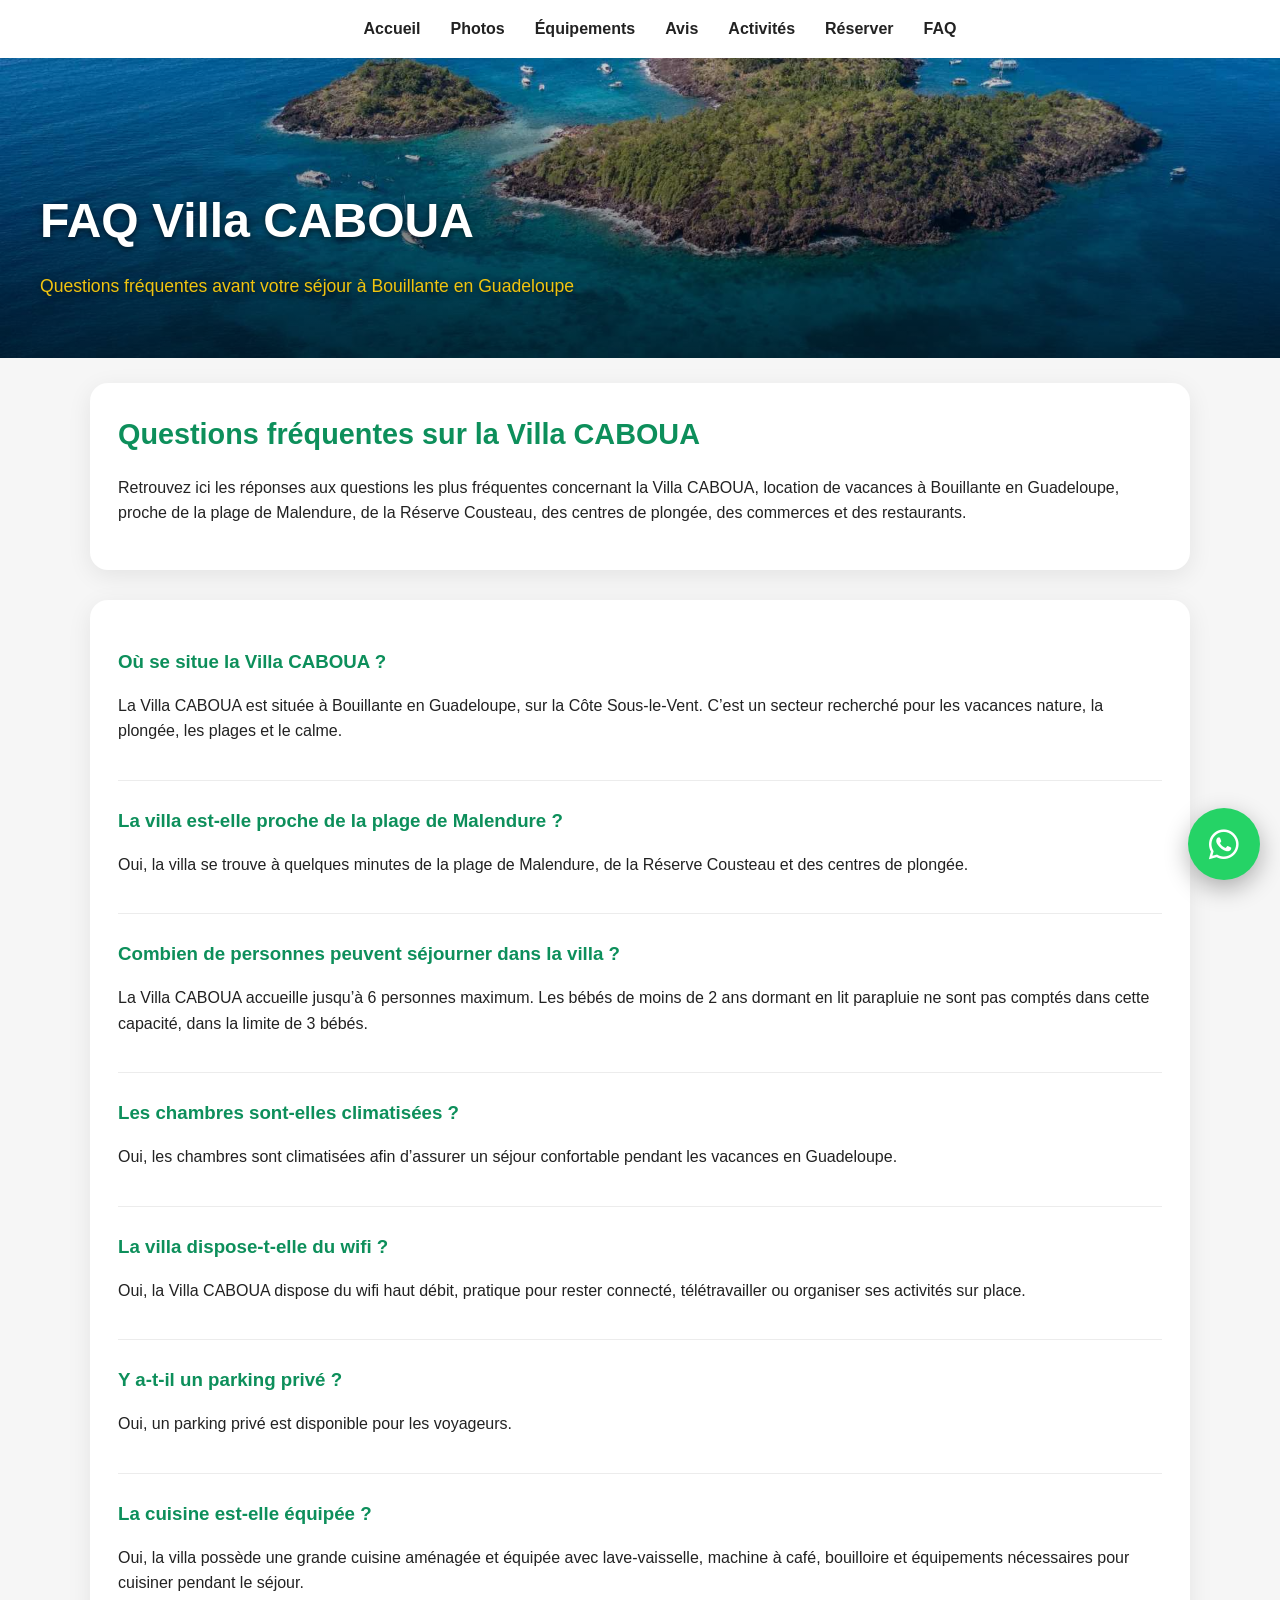
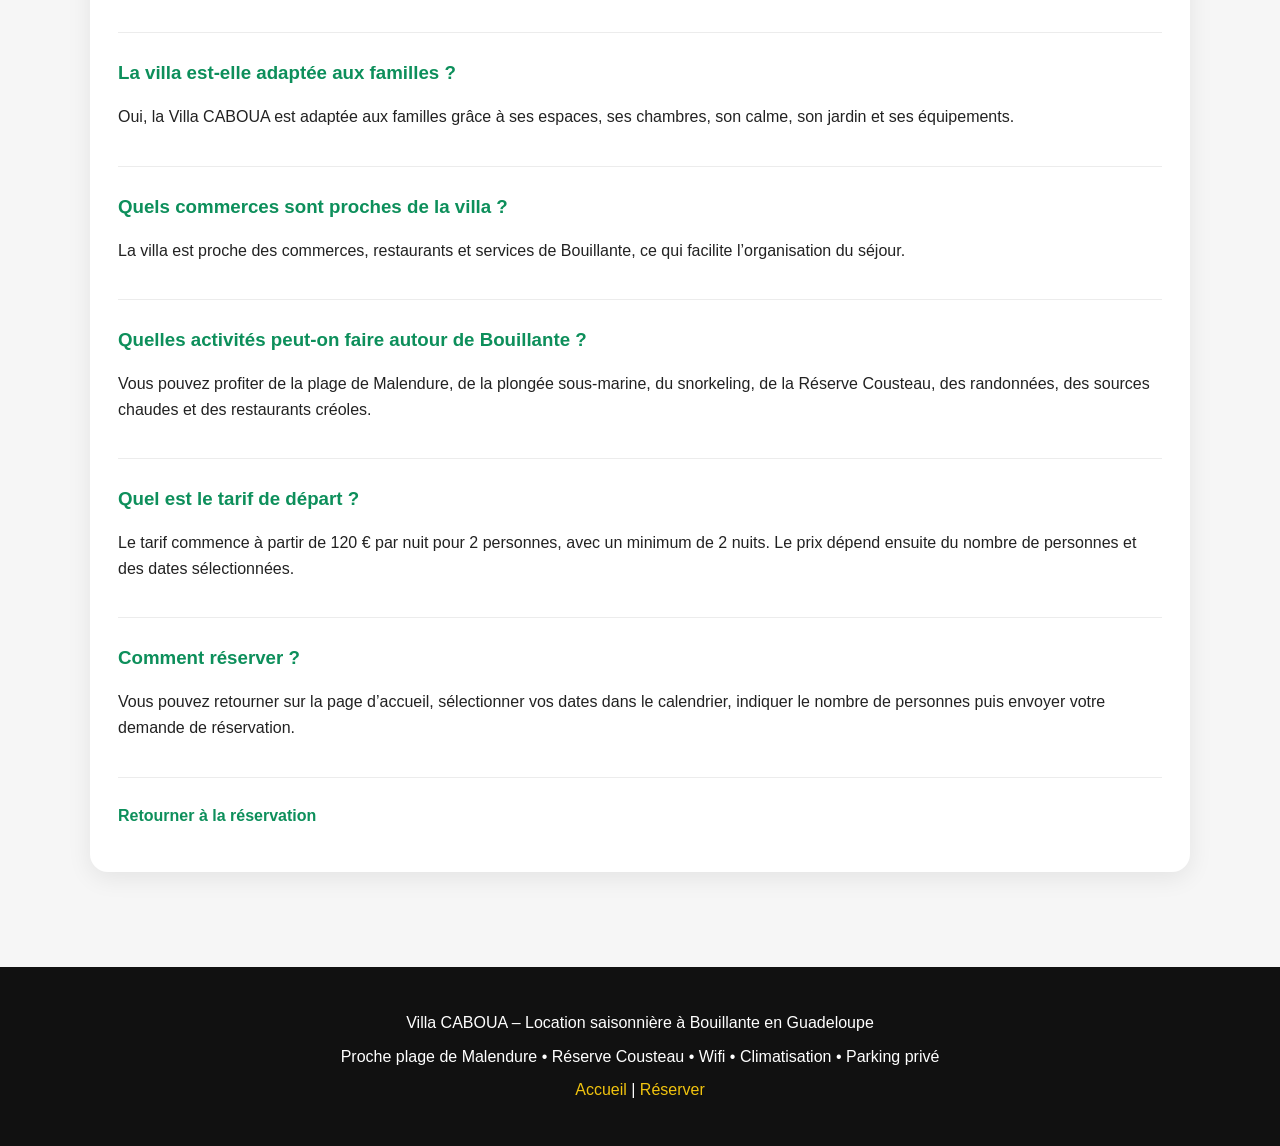
==== commit 98de69fb: "Update faq.html" ====
--- a/faq.html
+++ b/faq.html
@@ -1,18 +1,21 @@
-<!DOCTYPE html>
+    <!DOCTYPE html>
 <html lang="fr">
 
 <head>
 <meta charset="UTF-8">
-<meta name="viewport" content="width=device-width, initial-scale=1.0">
+<meta name="viewport" content="width=device-width, initial-scale=1.0, maximum-scale=1.0, user-scalable=no">
 
-<title>FAQ Villa CABOUA – Location à Bouillante en Guadeloupe</title>
+<title>FAQ Villa CABOUA – Location vacances Bouillante Guadeloupe</title>
+<meta name="description" content="FAQ Villa CABOUA à Bouillante en Guadeloupe : questions fréquentes sur la villa, les équipements, la plage de Malendure, la Réserve Cousteau, les tarifs et la réservation.">
+<meta name="keywords" content="FAQ Villa CABOUA, location vacances Bouillante, villa Guadeloupe, villa proche Malendure, Réserve Cousteau, location saisonnière Guadeloupe">
+<meta name="robots" content="index, follow">
+<link rel="canonical" href="https://caboua.github.io/vacances/faq.html">
 
-<meta name="description" content="FAQ Villa CABOUA : réponses aux questions fréquentes sur la location de vacances à Bouillante en Guadeloupe, capacité, tarifs, équipements, plage de Malendure, wifi, parking et réservation.">
-
-<meta name="keywords" content="FAQ Villa CABOUA, location villa Bouillante, villa Guadeloupe, location vacances Malendure, villa familiale Guadeloupe, plage de Malendure, réservation villa Guadeloupe">
-
-<meta name="robots" content="index, follow">
-<meta name="author" content="Villa CABOUA">
+<meta property="og:title" content="FAQ Villa CABOUA – Bouillante Guadeloupe">
+<meta property="og:description" content="Toutes les réponses avant de réserver la Villa CABOUA à Bouillante, proche Malendure et Réserve Cousteau.">
+<meta property="og:type" content="website">
+<meta property="og:url" content="https://caboua.github.io/vacances/faq.html">
+<meta property="og:image" content="https://caboua.github.io/vacances/images/1.png">
 
 <link rel="stylesheet" href="css/style.css">
 <link rel="stylesheet" href="https://cdnjs.cloudflare.com/ajax/libs/font-awesome/6.5.0/css/all.min.css">
@@ -22,63 +25,129 @@
   "@context": "https://schema.org",
   "@type": "FAQPage",
   "mainEntity": [
-    {
-      "@type": "Question",
-      "name": "Où se situe la Villa CABOUA ?",
-      "acceptedAnswer": {
-        "@type": "Answer",
-        "text": "La Villa CABOUA est située à Bouillante en Guadeloupe, dans un environnement calme, proche de la plage de Malendure, des centres de plongée, des commerces et des restaurants."
-      }
-    },
-    {
-      "@type": "Question",
-      "name": "Combien de personnes peuvent séjourner à la Villa CABOUA ?",
-      "acceptedAnswer": {
-        "@type": "Answer",
-        "text": "La villa accueille jusqu’à 6 personnes maximum. Les bébés de moins de 2 ans dormant dans un lit parapluie sont gratuits, dans la limite de 3 bébés, et ne sont pas comptés dans la capacité maximale."
-      }
-    },
-    {
-      "@type": "Question",
-      "name": "Quels sont les tarifs par nuit ?",
-      "acceptedAnswer": {
-        "@type": "Answer",
-        "text": "Le tarif est de 120 euros par nuit pour 2 personnes, 140 euros pour 3 personnes, 160 euros pour 4 personnes, 180 euros pour 5 personnes et 200 euros pour 6 personnes."
-      }
-    },
-    {
-      "@type": "Question",
-      "name": "Y a-t-il des frais supplémentaires ?",
-      "acceptedAnswer": {
-        "@type": "Answer",
-        "text": "Aucun frais supplémentaire n’est ajouté dans le calcul affiché sur le site. Le prix indiqué correspond au tarif total du séjour selon les dates et le nombre de personnes."
-      }
-    },
-    {
-      "@type": "Question",
-      "name": "La villa est-elle proche de la plage de Malendure ?",
-      "acceptedAnswer": {
-        "@type": "Answer",
-        "text": "Oui, la Villa CABOUA est située à environ 10 minutes de la plage de Malendure, connue pour la Réserve Cousteau, la plongée et les tortues."
-      }
-    },
-    {
-      "@type": "Question",
-      "name": "La Villa CABOUA dispose-t-elle du wifi ?",
-      "acceptedAnswer": {
-        "@type": "Answer",
-        "text": "Oui, la villa dispose d’une connexion wifi haut débit."
-      }
-    },
-    {
-      "@type": "Question",
-      "name": "La villa dispose-t-elle d’un parking ?",
-      "acceptedAnswer": {
-        "@type": "Answer",
-        "text": "Oui, un stationnement est prévu devant la villa pour les voyageurs."
-      }
-    },
-    {
-      "@type": "Question",
-      "name": "La cuisine est-elle équipée ?",
+    {"@type":"Question","name":"Où se situe la Villa CABOUA ?","acceptedAnswer":{"@type":"Answer","text":"La Villa CABOUA est située à Bouillante en Guadeloupe, sur la Côte Sous-le-Vent, à proximité de la plage de Malendure et de la Réserve Cousteau."}},
+    {"@type":"Question","name":"La villa est-elle proche de la plage de Malendure ?","acceptedAnswer":{"@type":"Answer","text":"Oui, la villa est située à quelques minutes de la plage de Malendure, des centres de plongée et des activités nautiques."}},
+    {"@type":"Question","name":"Combien de personnes peuvent séjourner dans la villa ?","acceptedAnswer":{"@type":"Answer","text":"La Villa CABOUA peut accueillir jusqu’à 6 personnes maximum, hors bébés de moins de 2 ans en lit parapluie."}},
+    {"@type":"Question","name":"Les bébés sont-ils acceptés ?","acceptedAnswer":{"@type":"Answer","text":"Oui, les bébés de moins de 2 ans sont acceptés gratuitement en lit parapluie, dans la limite de 3 bébés."}},
+    {"@type":"Question","name":"La villa est-elle climatisée ?","acceptedAnswer":{"@type":"Answer","text":"Oui, les chambres de la villa sont climatisées pour plus de confort pendant le séjour."}},
+    {"@type":"Question","name":"La villa dispose-t-elle du wifi ?","acceptedAnswer":{"@type":"Answer","text":"Oui, la Villa CABOUA dispose du wifi haut débit."}},
+    {"@type":"Question","name":"Y a-t-il un parking ?","acceptedAnswer":{"@type":"Answer","text":"Oui, un parking privé est disponible pour les voyageurs."}},
+    {"@type":"Question","name":"La villa est-elle adaptée aux familles ?","acceptedAnswer":{"@type":"Answer","text":"Oui, la villa est adaptée aux familles grâce à ses 3 chambres, ses équipements, son calme et sa capacité d’accueil."}},
+    {"@type":"Question","name":"Quelles activités peut-on faire à proximité ?","acceptedAnswer":{"@type":"Answer","text":"À proximité, vous pouvez profiter de la plage de Malendure, de la plongée, du snorkeling, de la Réserve Cousteau, des randonnées, des sources chaudes et des restaurants locaux."}},
+    {"@type":"Question","name":"Comment réserver la Villa CABOUA ?","acceptedAnswer":{"@type":"Answer","text":"Vous pouvez sélectionner vos dates sur le site, indiquer le nombre de personnes puis envoyer votre demande de réservation par email ou contacter la villa sur WhatsApp."}}
+  ]
+}
+</script>
+
+</head>
+
+<body>
+
+<nav class="top-nav">
+  <a href="index.html">Accueil</a>
+  <a href="index.html#galerie">Photos</a>
+  <a href="index.html#equipements">Équipements</a>
+  <a href="index.html#avis">Avis</a>
+  <a href="index.html#activites">Activités</a>
+  <a href="index.html#disponibilites">Réserver</a>
+  <a href="faq.html">FAQ</a>
+</nav>
+
+<header class="hero small-hero">
+  <div class="hero-overlay">
+    <h1>FAQ Villa CABOUA</h1>
+    <p>Questions fréquentes avant votre séjour à Bouillante en Guadeloupe</p>
+  </div>
+</header>
+
+<div class="container">
+
+  <div class="card">
+    <h2>Questions fréquentes sur la Villa CABOUA</h2>
+    <p>
+      Retrouvez ici les réponses aux questions les plus fréquentes concernant la Villa CABOUA,
+      location de vacances à Bouillante en Guadeloupe, proche de la plage de Malendure,
+      de la Réserve Cousteau, des centres de plongée, des commerces et des restaurants.
+    </p>
+  </div>
+
+  <div class="card">
+
+    <div class="faq-item">
+      <h3>Où se situe la Villa CABOUA ?</h3>
+      <p>La Villa CABOUA est située à Bouillante en Guadeloupe, sur la Côte Sous-le-Vent. C’est un secteur recherché pour les vacances nature, la plongée, les plages et le calme.</p>
+    </div>
+
+    <div class="faq-item">
+      <h3>La villa est-elle proche de la plage de Malendure ?</h3>
+      <p>Oui, la villa se trouve à quelques minutes de la plage de Malendure, de la Réserve Cousteau et des centres de plongée.</p>
+    </div>
+
+    <div class="faq-item">
+      <h3>Combien de personnes peuvent séjourner dans la villa ?</h3>
+      <p>La Villa CABOUA accueille jusqu’à 6 personnes maximum. Les bébés de moins de 2 ans dormant en lit parapluie ne sont pas comptés dans cette capacité, dans la limite de 3 bébés.</p>
+    </div>
+
+    <div class="faq-item">
+      <h3>Les chambres sont-elles climatisées ?</h3>
+      <p>Oui, les chambres sont climatisées afin d’assurer un séjour confortable pendant les vacances en Guadeloupe.</p>
+    </div>
+
+    <div class="faq-item">
+      <h3>La villa dispose-t-elle du wifi ?</h3>
+      <p>Oui, la Villa CABOUA dispose du wifi haut débit, pratique pour rester connecté, télétravailler ou organiser ses activités sur place.</p>
+    </div>
+
+    <div class="faq-item">
+      <h3>Y a-t-il un parking privé ?</h3>
+      <p>Oui, un parking privé est disponible pour les voyageurs.</p>
+    </div>
+
+    <div class="faq-item">
+      <h3>La cuisine est-elle équipée ?</h3>
+      <p>Oui, la villa possède une grande cuisine aménagée et équipée avec lave-vaisselle, machine à café, bouilloire et équipements nécessaires pour cuisiner pendant le séjour.</p>
+    </div>
+
+    <div class="faq-item">
+      <h3>La villa est-elle adaptée aux familles ?</h3>
+      <p>Oui, la Villa CABOUA est adaptée aux familles grâce à ses espaces, ses chambres, son calme, son jardin et ses équipements.</p>
+    </div>
+
+    <div class="faq-item">
+      <h3>Quels commerces sont proches de la villa ?</h3>
+      <p>La villa est proche des commerces, restaurants et services de Bouillante, ce qui facilite l’organisation du séjour.</p>
+    </div>
+
+    <div class="faq-item">
+      <h3>Quelles activités peut-on faire autour de Bouillante ?</h3>
+      <p>Vous pouvez profiter de la plage de Malendure, de la plongée sous-marine, du snorkeling, de la Réserve Cousteau, des randonnées, des sources chaudes et des restaurants créoles.</p>
+    </div>
+
+    <div class="faq-item">
+      <h3>Quel est le tarif de départ ?</h3>
+      <p>Le tarif commence à partir de 120 € par nuit pour 2 personnes, avec un minimum de 2 nuits. Le prix dépend ensuite du nombre de personnes et des dates sélectionnées.</p>
+    </div>
+
+    <div class="faq-item">
+      <h3>Comment réserver ?</h3>
+      <p>Vous pouvez retourner sur la page d’accueil, sélectionner vos dates dans le calendrier, indiquer le nombre de personnes puis envoyer votre demande de réservation.</p>
+    </div>
+
+    <p><a href="index.html#disponibilites" class="text-link">Retourner à la réservation</a></p>
+
+  </div>
+
+</div>
+
+<footer class="footer">
+  <p>Villa CABOUA – Location saisonnière à Bouillante en Guadeloupe</p>
+  <p>Proche plage de Malendure • Réserve Cousteau • Wifi • Climatisation • Parking privé</p>
+  <p><a href="index.html">Accueil</a> | <a href="index.html#disponibilites">Réserver</a></p>
+</footer>
+
+<a href="https://wa.me/590690520616?text=Bonjour%2C%20je%20souhaite%20avoir%20des%20informations%20sur%20la%20Villa%20CABOUA" class="whatsapp" aria-label="Contacter Villa CABOUA sur WhatsApp">
+  <i class="fa-brands fa-whatsapp"></i>
+</a>
+
+</body>
 </html>
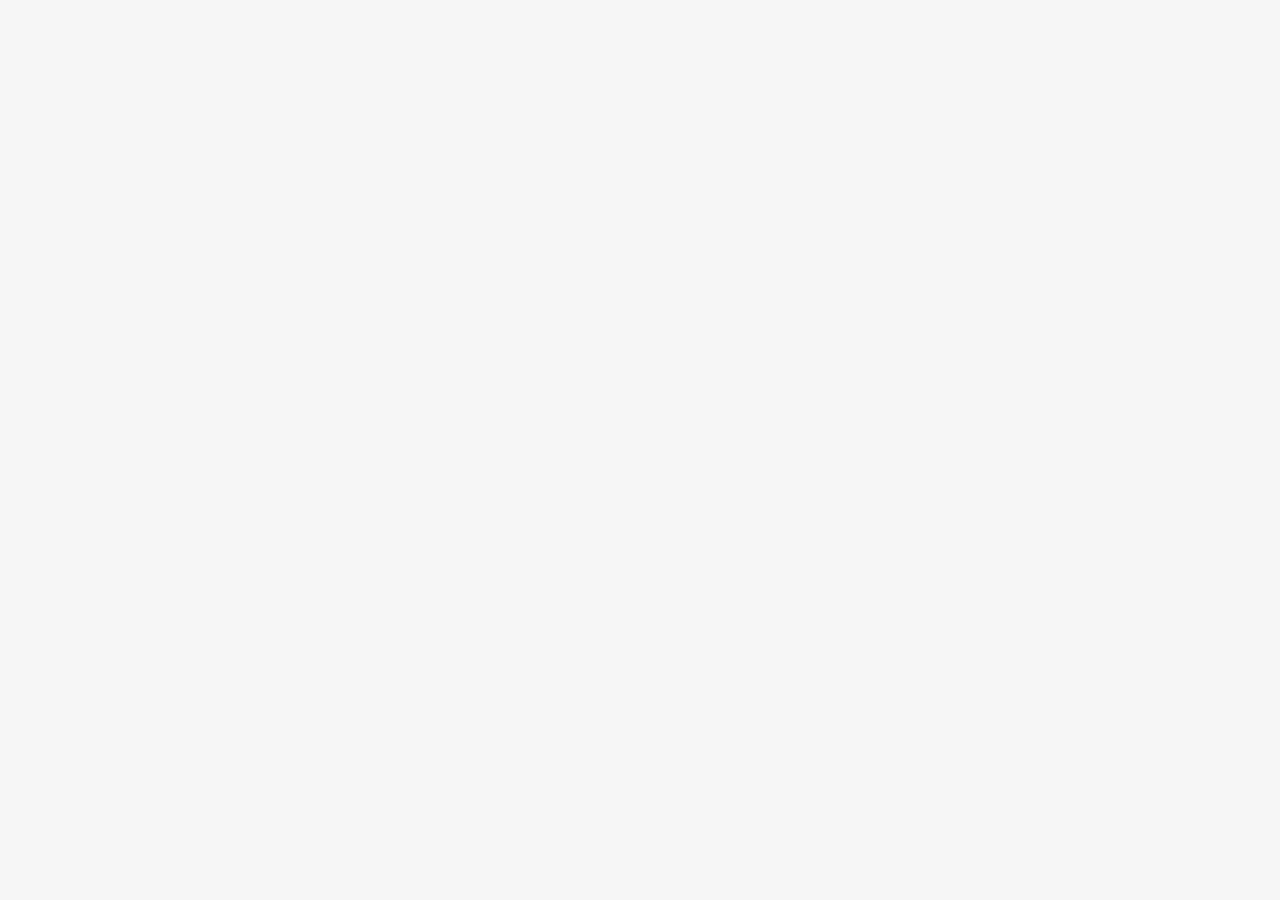
==== commit a9fea1fa: "Update faq.html" ====
--- a/faq.html
+++ b/faq.html
@@ -1,21 +1,18 @@
-    <!DOCTYPE html>
+<!DOCTYPE html>
 <html lang="fr">
 
 <head>
 <meta charset="UTF-8">
-<meta name="viewport" content="width=device-width, initial-scale=1.0, maximum-scale=1.0, user-scalable=no">
+<meta name="viewport" content="width=device-width, initial-scale=1.0">
 
-<title>FAQ Villa CABOUA – Location vacances Bouillante Guadeloupe</title>
-<meta name="description" content="FAQ Villa CABOUA à Bouillante en Guadeloupe : questions fréquentes sur la villa, les équipements, la plage de Malendure, la Réserve Cousteau, les tarifs et la réservation.">
-<meta name="keywords" content="FAQ Villa CABOUA, location vacances Bouillante, villa Guadeloupe, villa proche Malendure, Réserve Cousteau, location saisonnière Guadeloupe">
+<title>FAQ Villa CABOUA – Location à Bouillante en Guadeloupe</title>
+
+<meta name="description" content="FAQ Villa CABOUA : réponses aux questions fréquentes sur la location de vacances à Bouillante en Guadeloupe, capacité, tarifs, équipements, plage de Malendure, wifi, parking et réservation.">
+
+<meta name="keywords" content="FAQ Villa CABOUA, location villa Bouillante, villa Guadeloupe, location vacances Malendure, villa familiale Guadeloupe, plage de Malendure, réservation villa Guadeloupe">
+
 <meta name="robots" content="index, follow">
-<link rel="canonical" href="https://caboua.github.io/vacances/faq.html">
-
-<meta property="og:title" content="FAQ Villa CABOUA – Bouillante Guadeloupe">
-<meta property="og:description" content="Toutes les réponses avant de réserver la Villa CABOUA à Bouillante, proche Malendure et Réserve Cousteau.">
-<meta property="og:type" content="website">
-<meta property="og:url" content="https://caboua.github.io/vacances/faq.html">
-<meta property="og:image" content="https://caboua.github.io/vacances/images/1.png">
+<meta name="author" content="Villa CABOUA">
 
 <link rel="stylesheet" href="css/style.css">
 <link rel="stylesheet" href="https://cdnjs.cloudflare.com/ajax/libs/font-awesome/6.5.0/css/all.min.css">
@@ -25,129 +22,62 @@
   "@context": "https://schema.org",
   "@type": "FAQPage",
   "mainEntity": [
-    {"@type":"Question","name":"Où se situe la Villa CABOUA ?","acceptedAnswer":{"@type":"Answer","text":"La Villa CABOUA est située à Bouillante en Guadeloupe, sur la Côte Sous-le-Vent, à proximité de la plage de Malendure et de la Réserve Cousteau."}},
-    {"@type":"Question","name":"La villa est-elle proche de la plage de Malendure ?","acceptedAnswer":{"@type":"Answer","text":"Oui, la villa est située à quelques minutes de la plage de Malendure, des centres de plongée et des activités nautiques."}},
-    {"@type":"Question","name":"Combien de personnes peuvent séjourner dans la villa ?","acceptedAnswer":{"@type":"Answer","text":"La Villa CABOUA peut accueillir jusqu’à 6 personnes maximum, hors bébés de moins de 2 ans en lit parapluie."}},
-    {"@type":"Question","name":"Les bébés sont-ils acceptés ?","acceptedAnswer":{"@type":"Answer","text":"Oui, les bébés de moins de 2 ans sont acceptés gratuitement en lit parapluie, dans la limite de 3 bébés."}},
-    {"@type":"Question","name":"La villa est-elle climatisée ?","acceptedAnswer":{"@type":"Answer","text":"Oui, les chambres de la villa sont climatisées pour plus de confort pendant le séjour."}},
-    {"@type":"Question","name":"La villa dispose-t-elle du wifi ?","acceptedAnswer":{"@type":"Answer","text":"Oui, la Villa CABOUA dispose du wifi haut débit."}},
-    {"@type":"Question","name":"Y a-t-il un parking ?","acceptedAnswer":{"@type":"Answer","text":"Oui, un parking privé est disponible pour les voyageurs."}},
-    {"@type":"Question","name":"La villa est-elle adaptée aux familles ?","acceptedAnswer":{"@type":"Answer","text":"Oui, la villa est adaptée aux familles grâce à ses 3 chambres, ses équipements, son calme et sa capacité d’accueil."}},
-    {"@type":"Question","name":"Quelles activités peut-on faire à proximité ?","acceptedAnswer":{"@type":"Answer","text":"À proximité, vous pouvez profiter de la plage de Malendure, de la plongée, du snorkeling, de la Réserve Cousteau, des randonnées, des sources chaudes et des restaurants locaux."}},
-    {"@type":"Question","name":"Comment réserver la Villa CABOUA ?","acceptedAnswer":{"@type":"Answer","text":"Vous pouvez sélectionner vos dates sur le site, indiquer le nombre de personnes puis envoyer votre demande de réservation par email ou contacter la villa sur WhatsApp."}}
-  ]
-}
-</script>
-
-</head>
-
-<body>
-
-<nav class="top-nav">
-  <a href="index.html">Accueil</a>
-  <a href="index.html#galerie">Photos</a>
-  <a href="index.html#equipements">Équipements</a>
-  <a href="index.html#avis">Avis</a>
-  <a href="index.html#activites">Activités</a>
-  <a href="index.html#disponibilites">Réserver</a>
-  <a href="faq.html">FAQ</a>
-</nav>
-
-<header class="hero small-hero">
-  <div class="hero-overlay">
-    <h1>FAQ Villa CABOUA</h1>
-    <p>Questions fréquentes avant votre séjour à Bouillante en Guadeloupe</p>
-  </div>
-</header>
-
-<div class="container">
-
-  <div class="card">
-    <h2>Questions fréquentes sur la Villa CABOUA</h2>
-    <p>
-      Retrouvez ici les réponses aux questions les plus fréquentes concernant la Villa CABOUA,
-      location de vacances à Bouillante en Guadeloupe, proche de la plage de Malendure,
-      de la Réserve Cousteau, des centres de plongée, des commerces et des restaurants.
-    </p>
-  </div>
-
-  <div class="card">
-
-    <div class="faq-item">
-      <h3>Où se situe la Villa CABOUA ?</h3>
-      <p>La Villa CABOUA est située à Bouillante en Guadeloupe, sur la Côte Sous-le-Vent. C’est un secteur recherché pour les vacances nature, la plongée, les plages et le calme.</p>
-    </div>
-
-    <div class="faq-item">
-      <h3>La villa est-elle proche de la plage de Malendure ?</h3>
-      <p>Oui, la villa se trouve à quelques minutes de la plage de Malendure, de la Réserve Cousteau et des centres de plongée.</p>
-    </div>
-
-    <div class="faq-item">
-      <h3>Combien de personnes peuvent séjourner dans la villa ?</h3>
-      <p>La Villa CABOUA accueille jusqu’à 6 personnes maximum. Les bébés de moins de 2 ans dormant en lit parapluie ne sont pas comptés dans cette capacité, dans la limite de 3 bébés.</p>
-    </div>
-
-    <div class="faq-item">
-      <h3>Les chambres sont-elles climatisées ?</h3>
-      <p>Oui, les chambres sont climatisées afin d’assurer un séjour confortable pendant les vacances en Guadeloupe.</p>
-    </div>
-
-    <div class="faq-item">
-      <h3>La villa dispose-t-elle du wifi ?</h3>
-      <p>Oui, la Villa CABOUA dispose du wifi haut débit, pratique pour rester connecté, télétravailler ou organiser ses activités sur place.</p>
-    </div>
-
-    <div class="faq-item">
-      <h3>Y a-t-il un parking privé ?</h3>
-      <p>Oui, un parking privé est disponible pour les voyageurs.</p>
-    </div>
-
-    <div class="faq-item">
-      <h3>La cuisine est-elle équipée ?</h3>
-      <p>Oui, la villa possède une grande cuisine aménagée et équipée avec lave-vaisselle, machine à café, bouilloire et équipements nécessaires pour cuisiner pendant le séjour.</p>
-    </div>
-
-    <div class="faq-item">
-      <h3>La villa est-elle adaptée aux familles ?</h3>
-      <p>Oui, la Villa CABOUA est adaptée aux familles grâce à ses espaces, ses chambres, son calme, son jardin et ses équipements.</p>
-    </div>
-
-    <div class="faq-item">
-      <h3>Quels commerces sont proches de la villa ?</h3>
-      <p>La villa est proche des commerces, restaurants et services de Bouillante, ce qui facilite l’organisation du séjour.</p>
-    </div>
-
-    <div class="faq-item">
-      <h3>Quelles activités peut-on faire autour de Bouillante ?</h3>
-      <p>Vous pouvez profiter de la plage de Malendure, de la plongée sous-marine, du snorkeling, de la Réserve Cousteau, des randonnées, des sources chaudes et des restaurants créoles.</p>
-    </div>
-
-    <div class="faq-item">
-      <h3>Quel est le tarif de départ ?</h3>
-      <p>Le tarif commence à partir de 120 € par nuit pour 2 personnes, avec un minimum de 2 nuits. Le prix dépend ensuite du nombre de personnes et des dates sélectionnées.</p>
-    </div>
-
-    <div class="faq-item">
-      <h3>Comment réserver ?</h3>
-      <p>Vous pouvez retourner sur la page d’accueil, sélectionner vos dates dans le calendrier, indiquer le nombre de personnes puis envoyer votre demande de réservation.</p>
-    </div>
-
-    <p><a href="index.html#disponibilites" class="text-link">Retourner à la réservation</a></p>
-
-  </div>
-
-</div>
-
-<footer class="footer">
-  <p>Villa CABOUA – Location saisonnière à Bouillante en Guadeloupe</p>
-  <p>Proche plage de Malendure • Réserve Cousteau • Wifi • Climatisation • Parking privé</p>
-  <p><a href="index.html">Accueil</a> | <a href="index.html#disponibilites">Réserver</a></p>
-</footer>
-
-<a href="https://wa.me/590690520616?text=Bonjour%2C%20je%20souhaite%20avoir%20des%20informations%20sur%20la%20Villa%20CABOUA" class="whatsapp" aria-label="Contacter Villa CABOUA sur WhatsApp">
-  <i class="fa-brands fa-whatsapp"></i>
-</a>
-
-</body>
+    {
+      "@type": "Question",
+      "name": "Où se situe la Villa CABOUA ?",
+      "acceptedAnswer": {
+        "@type": "Answer",
+        "text": "La Villa CABOUA est située à Bouillante en Guadeloupe, dans un environnement calme, proche de la plage de Malendure, des centres de plongée, des commerces et des restaurants."
+      }
+    },
+    {
+      "@type": "Question",
+      "name": "Combien de personnes peuvent séjourner à la Villa CABOUA ?",
+      "acceptedAnswer": {
+        "@type": "Answer",
+        "text": "La villa accueille jusqu’à 6 personnes maximum. Les bébés de moins de 2 ans dormant dans un lit parapluie sont gratuits, dans la limite de 3 bébés, et ne sont pas comptés dans la capacité maximale."
+      }
+    },
+    {
+      "@type": "Question",
+      "name": "Quels sont les tarifs par nuit ?",
+      "acceptedAnswer": {
+        "@type": "Answer",
+        "text": "Le tarif est de 120 euros par nuit pour 2 personnes, 140 euros pour 3 personnes, 160 euros pour 4 personnes, 180 euros pour 5 personnes et 200 euros pour 6 personnes."
+      }
+    },
+    {
+      "@type": "Question",
+      "name": "Y a-t-il des frais supplémentaires ?",
+      "acceptedAnswer": {
+        "@type": "Answer",
+        "text": "Aucun frais supplémentaire n’est ajouté dans le calcul affiché sur le site. Le prix indiqué correspond au tarif total du séjour selon les dates et le nombre de personnes."
+      }
+    },
+    {
+      "@type": "Question",
+      "name": "La villa est-elle proche de la plage de Malendure ?",
+      "acceptedAnswer": {
+        "@type": "Answer",
+        "text": "Oui, la Villa CABOUA est située à environ 10 minutes de la plage de Malendure, connue pour la Réserve Cousteau, la plongée et les tortues."
+      }
+    },
+    {
+      "@type": "Question",
+      "name": "La Villa CABOUA dispose-t-elle du wifi ?",
+      "acceptedAnswer": {
+        "@type": "Answer",
+        "text": "Oui, la villa dispose d’une connexion wifi haut débit."
+      }
+    },
+    {
+      "@type": "Question",
+      "name": "La villa dispose-t-elle d’un parking ?",
+      "acceptedAnswer": {
+        "@type": "Answer",
+        "text": "Oui, un stationnement est prévu devant la villa pour les voyageurs."
+      }
+    },
+    {
+      "@type": "Question",
 </html>
--- a/css/style.css
+++ b/css/style.css
@@ -29,7 +29,7 @@
   position: sticky;
   top: 0;
   z-index: 2000;
-  flex-wrap: wrap;
+  box-sizing: border-box;
 }
 
 .top-nav a {
@@ -73,20 +73,16 @@
   content: "";
   position: absolute;
   inset: 0;
-  background: linear-gradient(
-    to top,
-    rgba(0,0,0,0.65),
-    rgba(0,0,0,0.15)
-  );
+  background: linear-gradient(to top, rgba(0,0,0,0.65), rgba(0,0,0,0.15));
 }
 
 .hero-overlay {
   position: absolute;
   bottom: 40px;
   left: 40px;
+  right: 20px;
   color: white;
   z-index: 2;
-  max-width: 900px;
 }
 
 .hero-overlay h1 {
@@ -137,10 +133,6 @@
   margin-bottom: 8px;
 }
 
-.seo-intro p {
-  font-size: 17px;
-}
-
 /* === GALERIE === */
 .gallery {
   display: grid;
@@ -162,15 +154,13 @@
 }
 
 /* === ÉQUIPEMENTS === */
-.equipments,
-.activity-grid {
+.equipments {
   display: grid;
   grid-template-columns: repeat(4,1fr);
   gap: 14px;
 }
 
-.equipments div,
-.activity-grid div {
+.equipments div {
   display: flex;
   align-items: center;
   gap: 10px;
@@ -180,13 +170,11 @@
   transition: 0.3s;
 }
 
-.equipments div:hover,
-.activity-grid div:hover {
+.equipments div:hover {
   background: #f0f0f0;
 }
 
-.equipments i,
-.activity-grid i {
+.equipments i {
   color: #0d8f5b;
   font-size: 18px;
 }
@@ -214,6 +202,41 @@
   font-size: 22px;
 }
 
+/* === AVIS CLIQUABLES === */
+.more-reviews {
+  margin-top: 25px;
+}
+
+.review-card {
+  background: #fafafa;
+  border-radius: 14px;
+  padding: 18px;
+  margin-bottom: 15px;
+  border: 1px solid #ececec;
+  transition: 0.3s;
+}
+
+.review-card:hover {
+  background: #f5f5f5;
+}
+
+.review-card summary {
+  cursor: pointer;
+  font-weight: bold;
+  color: #0d8f5b;
+  list-style: none;
+  font-size: 16px;
+}
+
+.review-card summary::-webkit-details-marker {
+  display: none;
+}
+
+.review-card p {
+  margin-top: 15px;
+  line-height: 1.7;
+}
+
 /* === FAQ === */
 .faq-item {
   margin-bottom: 25px;
@@ -224,15 +247,6 @@
 .faq-item h3 {
   color: #0d8f5b;
   margin-bottom: 10px;
-}
-
-.text-link {
-  color: #0d8f5b;
-  font-weight: 700;
-}
-
-.text-link:hover {
-  text-decoration: underline;
 }
 
 /* === CALENDRIER GOOGLE === */
@@ -343,6 +357,11 @@
 
 .footer a {
   color: #f1c40f;
+  font-weight: 600;
+}
+
+.footer a:hover {
+  color: white;
 }
 
 /* === WHATSAPP FLOAT === */
@@ -368,34 +387,50 @@
   transform: scale(1.1);
 }
 
+/* === MODAL === */
+.modal {
+  display: none;
+  position: fixed;
+  z-index: 4000;
+  left: 0;
+  top: 0;
+  width: 100%;
+  height: 100%;
+  background: rgba(0,0,0,0.5);
+}
+
+.modal-content {
+  background: white;
+  margin: 10% auto;
+  padding: 25px;
+  border-radius: 16px;
+  max-width: 420px;
+  text-align: center;
+}
+
 /* === RESPONSIVE TABLET === */
-@media(max-width:900px){
-
+@media(max-width:900px) {
   .gallery {
     grid-template-columns: repeat(2,1fr);
   }
 
-  .equipments,
-  .activity-grid {
+  .equipments {
     grid-template-columns: repeat(2,1fr);
   }
 
   .reviews {
     grid-template-columns: 1fr;
   }
-
 }
 
 /* === RESPONSIVE MOBILE === */
-@media(max-width:600px){
-
+@media(max-width:600px) {
   .hero {
     height: 320px;
   }
 
   .hero-overlay {
     left: 20px;
-    right: 20px;
     bottom: 25px;
   }
 
@@ -411,8 +446,7 @@
     grid-template-columns: 1fr;
   }
 
-  .equipments,
-  .activity-grid {
+  .equipments {
     grid-template-columns: 1fr;
   }
 
@@ -439,9 +473,8 @@
   }
 
   .top-nav {
-    gap: 14px;
+    gap: 18px;
     font-size: 14px;
-    padding: 14px 12px;
-  }
-
-}
+    flex-wrap: wrap;
+  }
+}
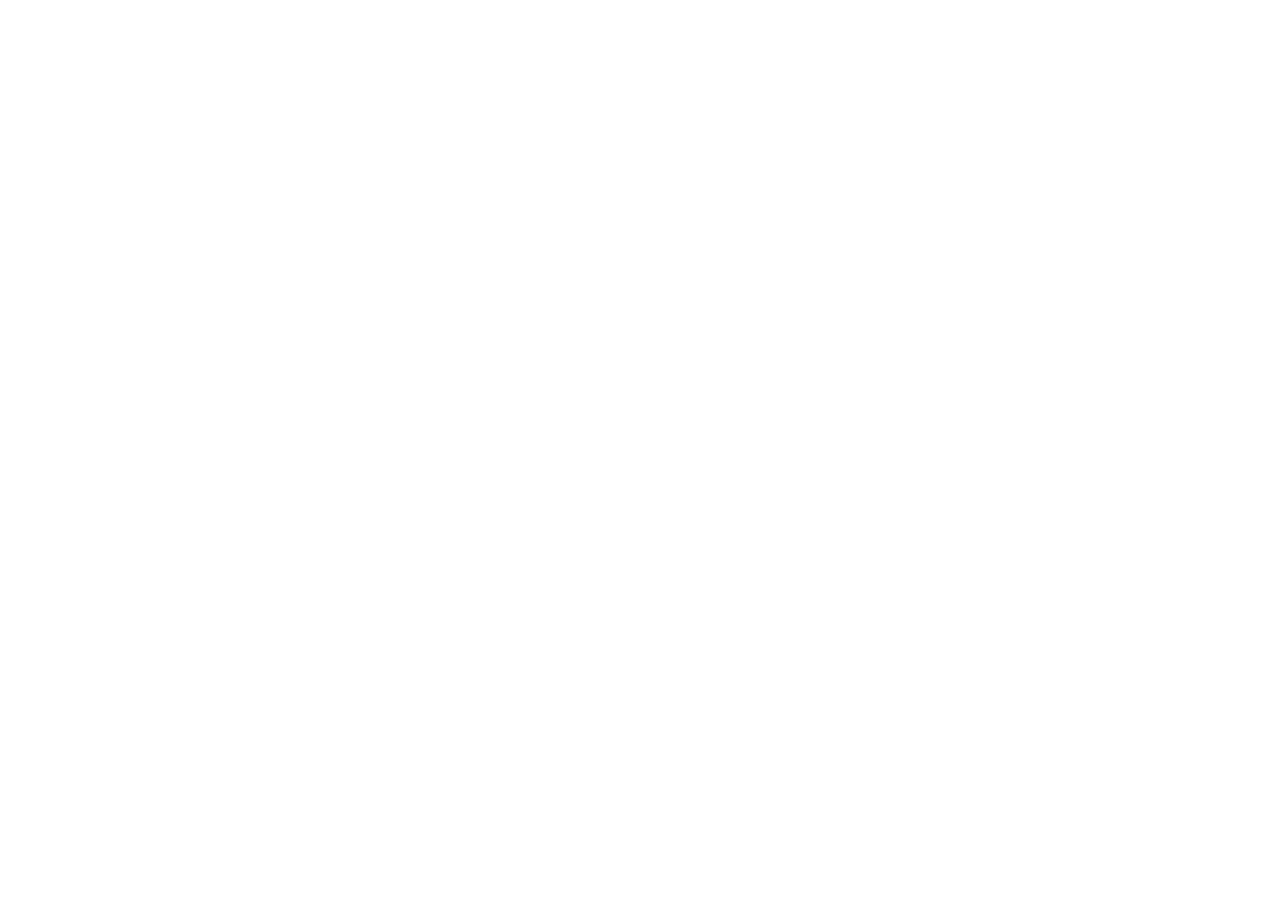
==== commit f1c6d16c: "Update faq.html" ====
--- a/faq.html
+++ b/faq.html
@@ -1,83 +1,60 @@
 <!DOCTYPE html>
 <html lang="fr">
+<head>
+  <meta charset="UTF-8">
+  <meta name="viewport" content="width=device-width, initial-scale=1.0">
 
-<head>
-<meta charset="UTF-8">
-<meta name="viewport" content="width=device-width, initial-scale=1.0">
+  <title>FAQ Villa CABOUA – Location premium à Bouillante en Guadeloupe</title>
 
-<title>FAQ Villa CABOUA – Location à Bouillante en Guadeloupe</title>
+  <meta name="description" content="FAQ Villa CABOUA : capacité, tarifs, équipements, wifi, parking, bébés, plage de Malendure, Réserve Cousteau et réservation de votre villa à Bouillante en Guadeloupe.">
 
-<meta name="description" content="FAQ Villa CABOUA : réponses aux questions fréquentes sur la location de vacances à Bouillante en Guadeloupe, capacité, tarifs, équipements, plage de Malendure, wifi, parking et réservation.">
+  <meta name="keywords" content="FAQ Villa CABOUA, location villa Bouillante, villa Guadeloupe, villa Malendure, location vacances Guadeloupe, Réserve Cousteau, plage de Malendure">
 
-<meta name="keywords" content="FAQ Villa CABOUA, location villa Bouillante, villa Guadeloupe, location vacances Malendure, villa familiale Guadeloupe, plage de Malendure, réservation villa Guadeloupe">
+  <meta name="robots" content="index, follow">
 
-<meta name="robots" content="index, follow">
-<meta name="author" content="Villa CABOUA">
+  <link rel="stylesheet" href="css/style.css">
+  <link rel="stylesheet" href="https://cdnjs.cloudflare.com/ajax/libs/font-awesome/6.5.0/css/all.min.css">
 
-<link rel="stylesheet" href="css/style.css">
-<link rel="stylesheet" href="https://cdnjs.cloudflare.com/ajax/libs/font-awesome/6.5.0/css/all.min.css">
-
-<script type="application/ld+json">
-{
-  "@context": "https://schema.org",
-  "@type": "FAQPage",
-  "mainEntity": [
-    {
-      "@type": "Question",
-      "name": "Où se situe la Villa CABOUA ?",
-      "acceptedAnswer": {
-        "@type": "Answer",
-        "text": "La Villa CABOUA est située à Bouillante en Guadeloupe, dans un environnement calme, proche de la plage de Malendure, des centres de plongée, des commerces et des restaurants."
-      }
-    },
-    {
-      "@type": "Question",
-      "name": "Combien de personnes peuvent séjourner à la Villa CABOUA ?",
-      "acceptedAnswer": {
-        "@type": "Answer",
-        "text": "La villa accueille jusqu’à 6 personnes maximum. Les bébés de moins de 2 ans dormant dans un lit parapluie sont gratuits, dans la limite de 3 bébés, et ne sont pas comptés dans la capacité maximale."
-      }
-    },
-    {
-      "@type": "Question",
-      "name": "Quels sont les tarifs par nuit ?",
-      "acceptedAnswer": {
-        "@type": "Answer",
-        "text": "Le tarif est de 120 euros par nuit pour 2 personnes, 140 euros pour 3 personnes, 160 euros pour 4 personnes, 180 euros pour 5 personnes et 200 euros pour 6 personnes."
-      }
-    },
-    {
-      "@type": "Question",
-      "name": "Y a-t-il des frais supplémentaires ?",
-      "acceptedAnswer": {
-        "@type": "Answer",
-        "text": "Aucun frais supplémentaire n’est ajouté dans le calcul affiché sur le site. Le prix indiqué correspond au tarif total du séjour selon les dates et le nombre de personnes."
-      }
-    },
-    {
-      "@type": "Question",
-      "name": "La villa est-elle proche de la plage de Malendure ?",
-      "acceptedAnswer": {
-        "@type": "Answer",
-        "text": "Oui, la Villa CABOUA est située à environ 10 minutes de la plage de Malendure, connue pour la Réserve Cousteau, la plongée et les tortues."
-      }
-    },
-    {
-      "@type": "Question",
-      "name": "La Villa CABOUA dispose-t-elle du wifi ?",
-      "acceptedAnswer": {
-        "@type": "Answer",
-        "text": "Oui, la villa dispose d’une connexion wifi haut débit."
-      }
-    },
-    {
-      "@type": "Question",
-      "name": "La villa dispose-t-elle d’un parking ?",
-      "acceptedAnswer": {
-        "@type": "Answer",
-        "text": "Oui, un stationnement est prévu devant la villa pour les voyageurs."
-      }
-    },
-    {
-      "@type": "Question",
+  <script type="application/ld+json">
+  {
+    "@context": "https://schema.org",
+    "@type": "FAQPage",
+    "mainEntity": [
+      {
+        "@type": "Question",
+        "name": "Où se situe la Villa CABOUA ?",
+        "acceptedAnswer": {
+          "@type": "Answer",
+          "text": "La Villa CABOUA est située à Bouillante en Guadeloupe, proche de la plage de Malendure, de la Réserve Cousteau, des commerces, restaurants et centres de plongée."
+        }
+      },
+      {
+        "@type": "Question",
+        "name": "Combien de personnes peuvent séjourner à la Villa CABOUA ?",
+        "acceptedAnswer": {
+          "@type": "Answer",
+          "text": "La villa accueille jusqu’à 6 personnes maximum. Les bébés de moins de 2 ans dormant dans un lit parapluie sont gratuits, maximum 3 bébés, et ne sont pas comptés dans la capacité maximale."
+        }
+      },
+      {
+        "@type": "Question",
+        "name": "Quels sont les tarifs par nuit ?",
+        "acceptedAnswer": {
+          "@type": "Answer",
+          "text": "Les tarifs sont de 120 euros pour 2 personnes, 140 euros pour 3 personnes, 160 euros pour 4 personnes, 180 euros pour 5 personnes et 200 euros pour 6 personnes."
+        }
+      },
+      {
+        "@type": "Question",
+        "name": "Y a-t-il des frais supplémentaires ?",
+        "acceptedAnswer": {
+          "@type": "Answer",
+          "text": "Aucun frais supplémentaire n’est ajouté dans le calcul affiché sur le site."
+        }
+      },
+      {
+        "@type": "Question",
+        "name": "La villa dispose-t-elle du wifi et du parking ?",
+        "acceptedAnswer": {
+          "@type": "Answer",
 </html>
--- a/css/style.css
+++ b/css/style.css
@@ -1,461 +1,58 @@
-/* === GLOBAL === */
-body {
-  margin: 0;
-  font-family: 'Segoe UI', sans-serif;
-  background: #f6f6f6;
-  color: #222;
-  line-height: 1.6;
-}
-
-a {
-  text-decoration: none;
-  color: inherit;
-}
-
-html {
-  scroll-behavior: smooth;
-}
-
-/* === NAVIGATION === */
-.top-nav {
-  width: 100%;
-  background: rgba(255,255,255,0.96);
-  backdrop-filter: blur(10px);
-  padding: 16px 20px;
-  display: flex;
-  justify-content: center;
-  gap: 30px;
-  box-shadow: 0 3px 15px rgba(0,0,0,0.08);
-  position: sticky;
-  top: 0;
-  z-index: 2000;
-  box-sizing: border-box;
-}
-
-.top-nav a {
-  font-weight: 600;
-  transition: 0.3s;
-  position: relative;
-}
-
-.top-nav a:hover {
-  color: #0d8f5b;
-}
-
-.top-nav a::after {
-  content: "";
-  position: absolute;
-  left: 0;
-  bottom: -5px;
-  width: 0%;
-  height: 2px;
-  background: #0d8f5b;
-  transition: 0.3s;
-}
-
-.top-nav a:hover::after {
-  width: 100%;
-}
-
-/* === HERO IMAGE === */
-.hero {
-  height: 500px;
-  background-image: url("../images/fond.jpg");
-  background-position: center center;
-  background-repeat: no-repeat;
-  background-size: cover;
-  position: relative;
-  image-rendering: -webkit-optimize-contrast;
-  transform: translateZ(0);
-}
-
-.hero::before {
-  content: "";
-  position: absolute;
-  inset: 0;
-  background: linear-gradient(to top, rgba(0,0,0,0.65), rgba(0,0,0,0.15));
-}
-
-.hero-overlay {
-  position: absolute;
-  bottom: 40px;
-  left: 40px;
-  right: 20px;
-  color: white;
-  z-index: 2;
-}
-
-.hero-overlay h1 {
-  margin: 0;
-  font-size: 3rem;
-  text-shadow: 0 2px 6px rgba(0,0,0,0.6);
-}
-
-.hero-overlay p {
-  margin-top: 12px;
-  color: #f1c40f;
-  font-size: 1.1rem;
-  text-shadow: 0 2px 6px rgba(0,0,0,0.6);
-}
-
-.small-hero {
-  height: 300px;
-}
-
-/* === CONTAINER === */
-.container {
-  max-width: 1100px;
-  margin: auto;
-  padding: 25px;
-}
-
-/* === CARD === */
-.card {
-  background: white;
-  padding: 28px;
-  border-radius: 18px;
-  margin-bottom: 30px;
-  box-shadow: 0 6px 25px rgba(0,0,0,0.08);
-}
-
-.card h2 {
-  margin-top: 0;
-  margin-bottom: 18px;
-  color: #0d8f5b;
-  font-size: 1.8rem;
-}
-
-.card ul {
-  padding-left: 20px;
-}
-
-.card li {
-  margin-bottom: 8px;
-}
-
-/* === GALERIE === */
-.gallery {
-  display: grid;
-  grid-template-columns: repeat(3,1fr);
-  gap: 12px;
-}
-
-.gallery img {
-  width: 100%;
-  height: 240px;
-  object-fit: cover;
-  border-radius: 14px;
-  transition: 0.3s;
-  cursor: pointer;
-}
-
-.gallery img:hover {
-  transform: scale(1.02);
-}
-
-/* === ÉQUIPEMENTS === */
-.equipments {
-  display: grid;
-  grid-template-columns: repeat(4,1fr);
-  gap: 14px;
-}
-
-.equipments div {
-  display: flex;
-  align-items: center;
-  gap: 10px;
-  background: #f8f8f8;
-  padding: 12px;
-  border-radius: 12px;
-  transition: 0.3s;
-}
-
-.equipments div:hover {
-  background: #f0f0f0;
-}
-
-.equipments i {
-  color: #0d8f5b;
-  font-size: 18px;
-}
-
-/* === AVIS CLIENTS === */
-.reviews {
-  display: grid;
-  grid-template-columns: repeat(2,1fr);
-  gap: 20px;
-}
-
-.review {
-  background: #fafafa;
-  padding: 20px;
-  border-radius: 14px;
-  border: 1px solid #ececec;
-}
-
-.review p {
-  margin-top: 10px;
-}
-
-.stars {
-  color: #f5b301;
-  font-size: 22px;
-}
-
-/* === AVIS CLIQUABLES === */
-.more-reviews {
-  margin-top: 25px;
-}
-
-.review-card {
-  background: #fafafa;
-  border-radius: 14px;
-  padding: 18px;
-  margin-bottom: 15px;
-  border: 1px solid #ececec;
-  transition: 0.3s;
-}
-
-.review-card:hover {
-  background: #f5f5f5;
-}
-
-.review-card summary {
-  cursor: pointer;
-  font-weight: bold;
-  color: #0d8f5b;
-  list-style: none;
-  font-size: 16px;
-}
-
-.review-card summary::-webkit-details-marker {
-  display: none;
-}
-
-.review-card p {
-  margin-top: 15px;
-  line-height: 1.7;
-}
-
-/* === FAQ === */
-.faq-item {
-  margin-bottom: 25px;
-  padding-bottom: 20px;
-  border-bottom: 1px solid #ececec;
-}
-
-.faq-item h3 {
-  color: #0d8f5b;
-  margin-bottom: 10px;
-}
-
-/* === CALENDRIER GOOGLE === */
-.calendar-iframe {
-  width: 100%;
-  height: 500px;
-  border: none;
-  margin-bottom: 20px;
-  border-radius: 14px;
-  overflow: hidden;
-  clip-path: inset(0px 0px 30px 0px);
-}
-
-/* === FLATPICKR === */
-#calendar {
-  margin-top: 20px;
-}
-
-/* === BOOKING === */
-.booking {
-  margin-top: 20px;
-}
-
-/* === FLEX ROW === */
-.row {
-  display: flex;
-  justify-content: space-between;
-  gap: 20px;
-}
-
-/* === COUNTER === */
-.counter {
-  display: flex;
-  align-items: center;
-  gap: 10px;
-  margin-top: 8px;
-}
-
-.counter button {
-  width: 36px;
-  height: 36px;
-  border-radius: 50%;
-  border: 1px solid #ccc;
-  background: white;
-  cursor: pointer;
-  transition: 0.2s;
-  font-size: 18px;
-}
-
-.counter button:hover {
-  background: #f3f3f3;
-}
-
-.counter button:active {
-  transform: scale(0.95);
-}
-
-/* === PRIX === */
-.billing {
-  margin: 25px 0;
-  font-size: 16px;
-  background: #fafafa;
-  padding: 18px;
-  border-radius: 14px;
-}
-
-.billing p {
-  margin: 6px 0;
-}
-
-.billing h2 {
-  margin-top: 14px;
-  font-size: 24px;
-}
-
-/* === BOUTON === */
-.btn {
-  width: 100%;
-  padding: 17px;
-  background: linear-gradient(135deg, #e67e22, #d96c10);
-  color: white;
-  border: none;
-  border-radius: 12px;
-  font-weight: bold;
-  cursor: pointer;
-  font-size: 17px;
-  transition: 0.3s;
-  box-shadow: 0 6px 20px rgba(230,126,34,0.3);
-}
-
-.btn:hover {
-  transform: translateY(-2px);
-  background: linear-gradient(135deg, #cf711f, #c8650f);
-}
-
-/* === FOOTER === */
-.footer {
-  background: #111;
-  color: white;
-  text-align: center;
-  padding: 35px 20px;
-  margin-top: 40px;
-}
-
-.footer p {
-  margin: 8px 0;
-}
-
-.footer a {
-  color: #f1c40f;
-  font-weight: 600;
-}
-
-.footer a:hover {
-  color: white;
-}
-
-/* === WHATSAPP FLOAT === */
-.whatsapp {
-  position: fixed;
-  bottom: 20px;
-  right: 20px;
-  width: 72px;
-  height: 72px;
-  background: #25D366;
-  color: white;
-  font-size: 34px;
-  border-radius: 50%;
-  display: flex;
-  align-items: center;
-  justify-content: center;
-  box-shadow: 0 8px 25px rgba(0,0,0,0.3);
-  z-index: 3000;
-  transition: 0.3s;
-}
-
-.whatsapp:hover {
-  transform: scale(1.1);
-}
-
-/* === MODAL === */
-.modal {
-  display: none;
-  position: fixed;
-  z-index: 4000;
-  left: 0;
-  top: 0;
-  width: 100%;
-  height: 100%;
-  background: rgba(0,0,0,0.5);
-}
-
-.modal-content {
-  background: white;
-  margin: 10% auto;
-  padding: 25px;
-  border-radius: 16px;
-  max-width: 420px;
-  text-align: center;
-}
-
-/* === RESPONSIVE TABLET === */
-@media(max-width:900px) {
-  .gallery {
-    grid-template-columns: repeat(2,1fr);
+* {
+    right: 20px;
+    bottom: 55px;
   }
 
-  .equipments {
-    grid-template-columns: repeat(2,1fr);
+  .hero-highlights {
+    gap: 8px;
   }
 
-  .reviews {
-    grid-template-columns: 1fr;
-  }
-}
-
-/* === RESPONSIVE MOBILE === */
-@media(max-width:600px) {
-  .hero {
-    height: 320px;
+  .hero-highlights span {
+    font-size: 13px;
+    padding: 8px 10px;
   }
 
-  .hero-overlay {
-    left: 20px;
-    bottom: 25px;
+  .hero-buttons {
+    flex-direction: column;
+    align-items: stretch;
   }
 
-  .hero-overlay h1 {
-    font-size: 2rem;
+  .container {
+    padding: 20px 14px;
   }
 
-  .hero-overlay p {
-    font-size: 1rem;
+  .premium-intro {
+    grid-template-columns: 1fr;
+    margin-top: -40px;
   }
 
-  .gallery {
+  .card,
+  .seo-text {
+    padding: 22px;
+    border-radius: 22px;
+  }
+
+  .feature-list,
+  .equipments,
+  .reviews,
+  .more-reviews,
+  .activities-grid,
+  .gallery,
+  .row {
     grid-template-columns: 1fr;
   }
 
-  .equipments {
-    grid-template-columns: 1fr;
-  }
-
-  .row {
-    flex-direction: column;
+  .gallery img,
+  .gallery img:first-child {
+    height: 250px;
   }
 
   .calendar-iframe {
-    height: 350px;
+    height: 380px;
+  }
+
+  .booking-box {
+    padding: 20px;
   }
 
   .whatsapp {
@@ -463,18 +60,4 @@
     height: 60px;
     font-size: 28px;
   }
-
-  .card {
-    padding: 20px;
-  }
-
-  .container {
-    padding: 15px;
-  }
-
-  .top-nav {
-    gap: 18px;
-    font-size: 14px;
-    flex-wrap: wrap;
-  }
 }
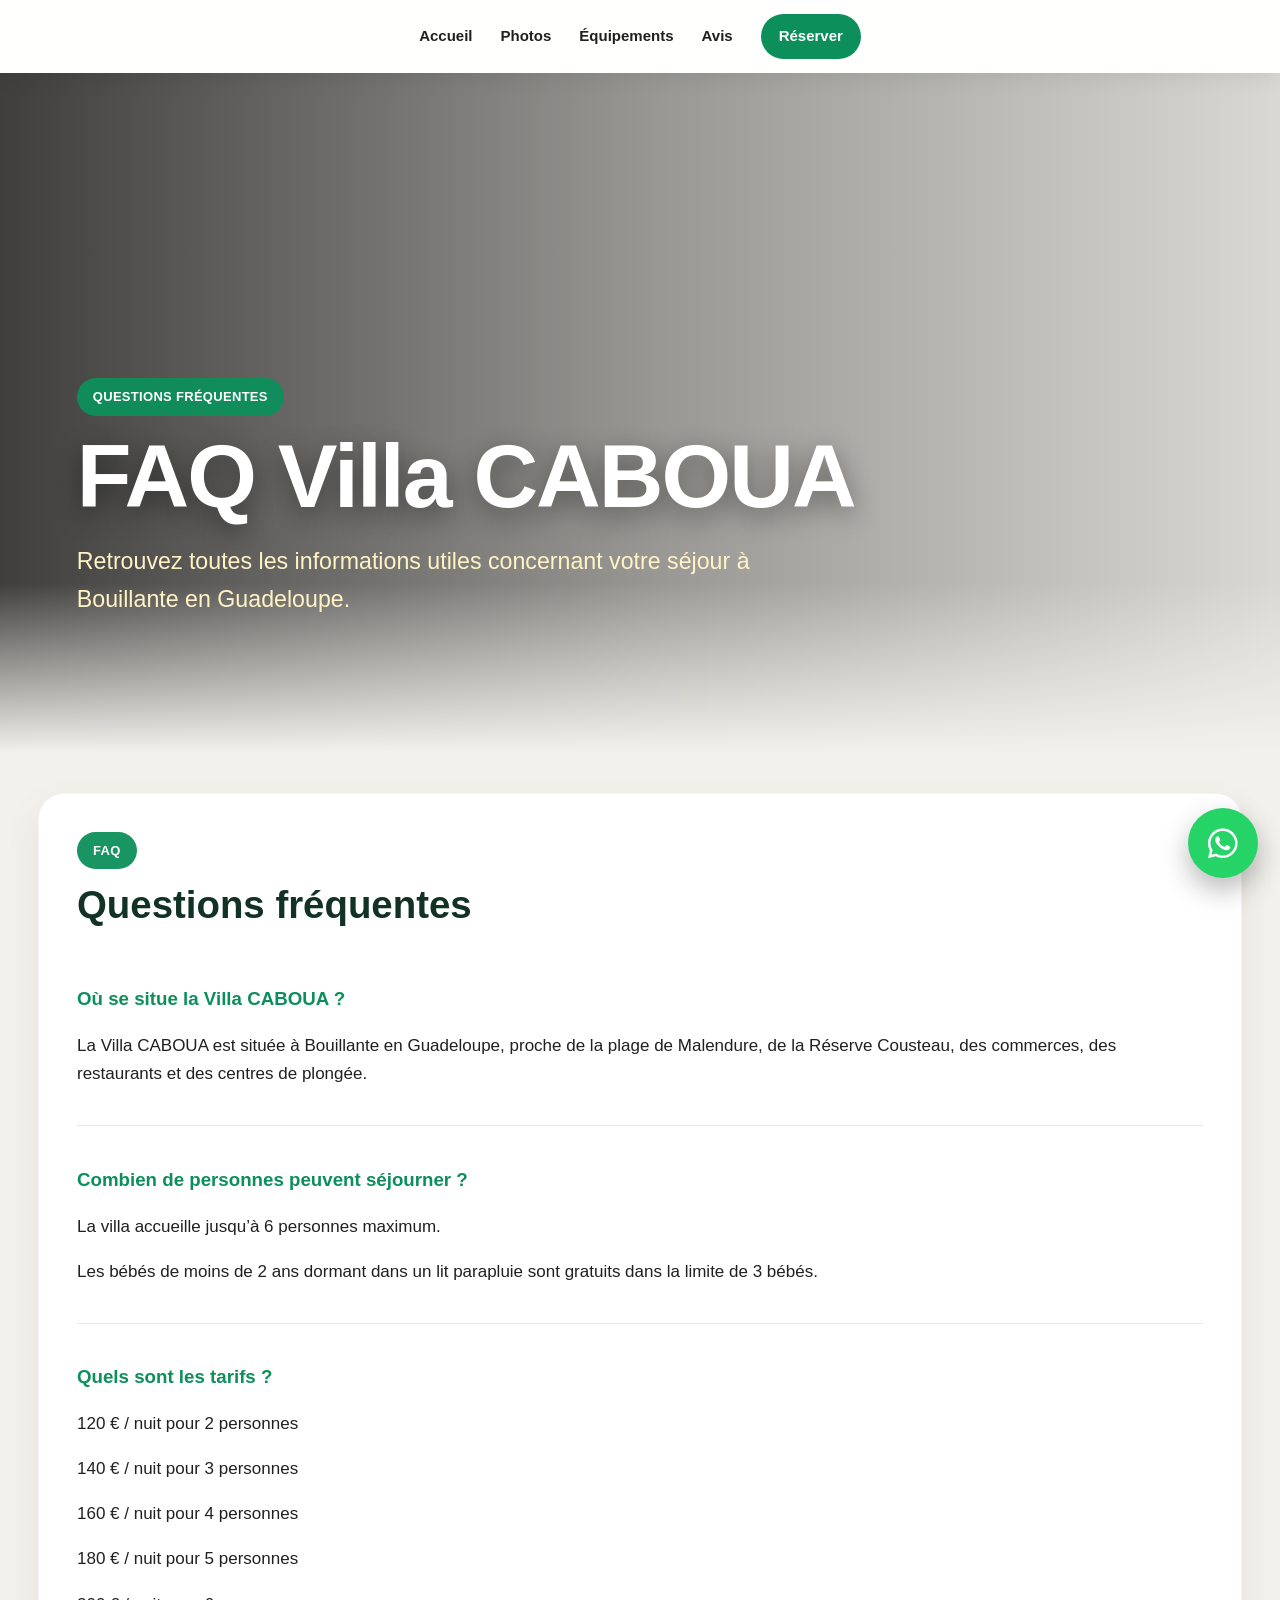
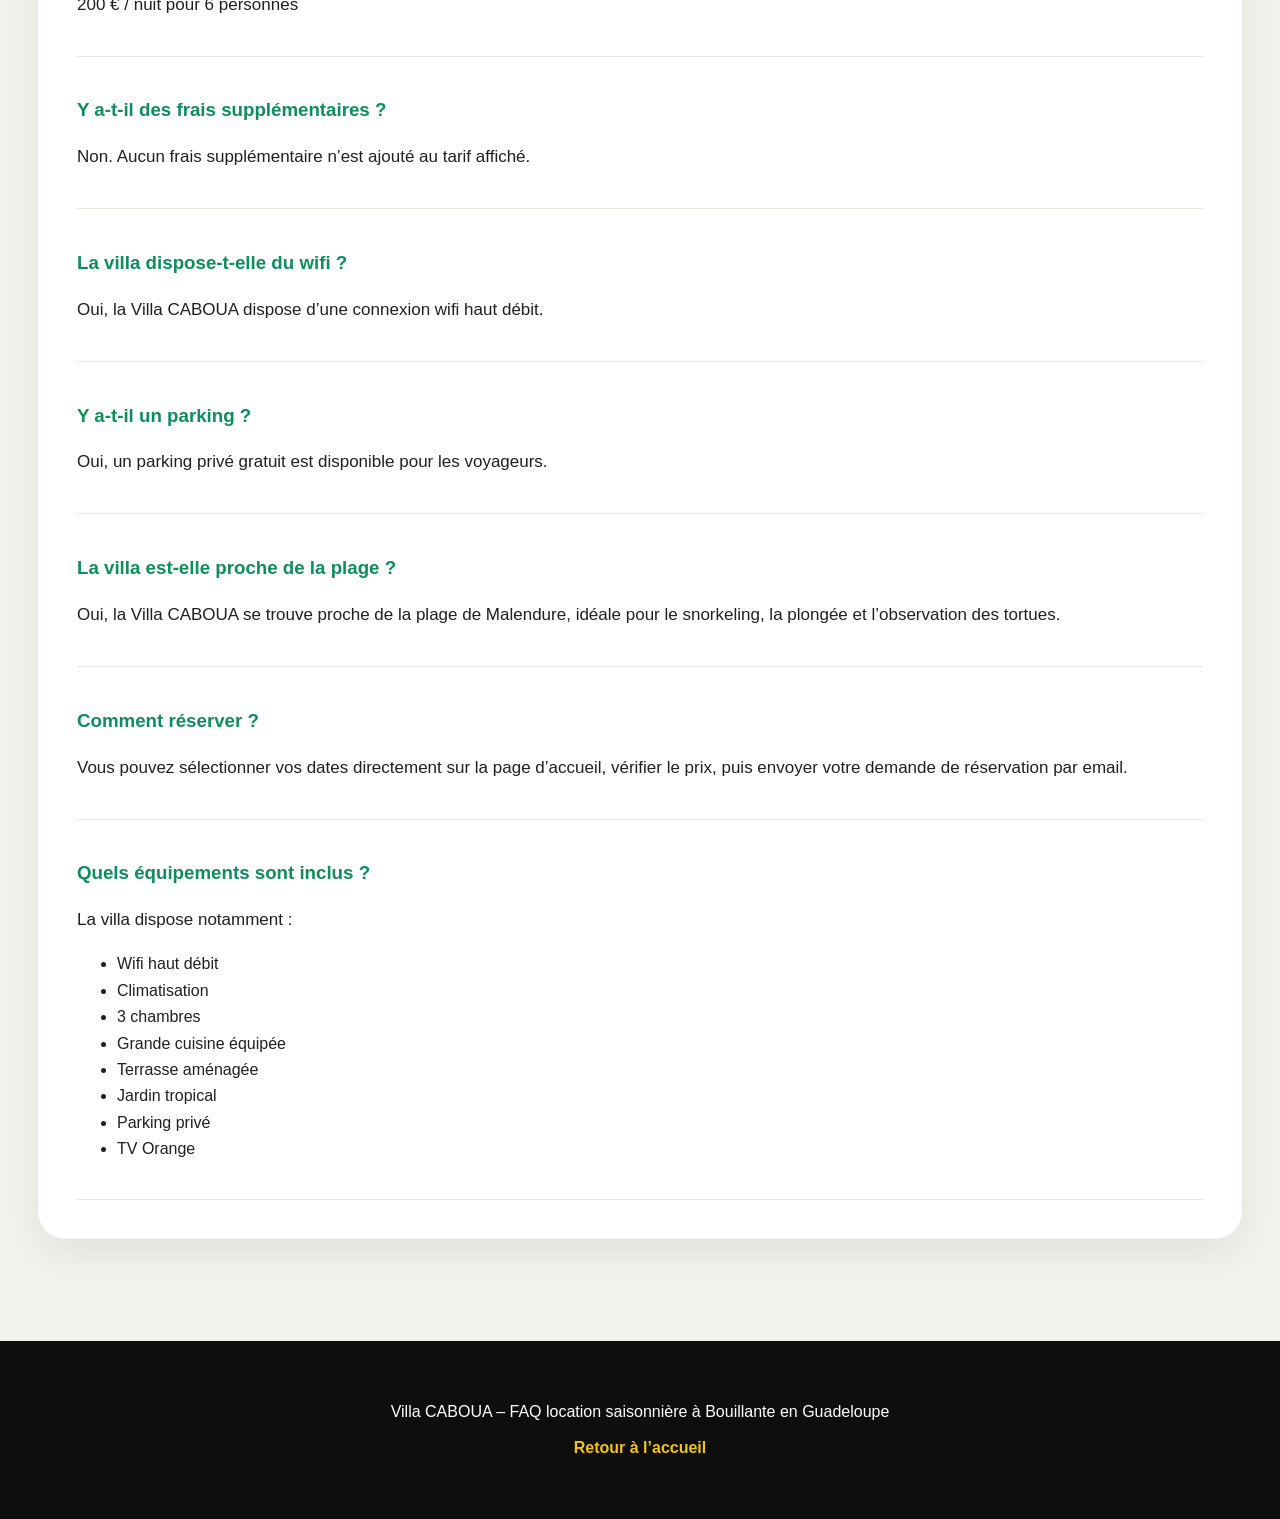
==== commit 20ad7ffd: "Update faq.html" ====
--- a/faq.html
+++ b/faq.html
@@ -1,60 +1,446 @@
 <!DOCTYPE html>
 <html lang="fr">
+
 <head>
+
   <meta charset="UTF-8">
-  <meta name="viewport" content="width=device-width, initial-scale=1.0">
-
-  <title>FAQ Villa CABOUA – Location premium à Bouillante en Guadeloupe</title>
-
-  <meta name="description" content="FAQ Villa CABOUA : capacité, tarifs, équipements, wifi, parking, bébés, plage de Malendure, Réserve Cousteau et réservation de votre villa à Bouillante en Guadeloupe.">
-
-  <meta name="keywords" content="FAQ Villa CABOUA, location villa Bouillante, villa Guadeloupe, villa Malendure, location vacances Guadeloupe, Réserve Cousteau, plage de Malendure">
-
-  <meta name="robots" content="index, follow">
-
-  <link rel="stylesheet" href="css/style.css">
-  <link rel="stylesheet" href="https://cdnjs.cloudflare.com/ajax/libs/font-awesome/6.5.0/css/all.min.css">
-
+
+  <meta name="viewport"
+        content="width=device-width, initial-scale=1.0">
+
+  <title>
+    FAQ Villa CABOUA – Location premium à Bouillante en Guadeloupe
+  </title>
+
+  <meta name="description"
+        content="FAQ Villa CABOUA : capacité, tarifs, équipements, wifi, parking, plage de Malendure, Réserve Cousteau et réservation de votre villa à Bouillante en Guadeloupe.">
+
+  <meta name="keywords"
+        content="FAQ Villa CABOUA, villa Bouillante, villa Guadeloupe, location vacances Guadeloupe, plage Malendure, Réserve Cousteau, location saisonnière Bouillante">
+
+  <meta name="robots"
+        content="index, follow">
+
+  <meta property="og:title"
+        content="FAQ Villa CABOUA">
+
+  <meta property="og:description"
+        content="Questions fréquentes concernant votre séjour à Bouillante en Guadeloupe.">
+
+  <meta property="og:type"
+        content="website">
+
+  <link rel="stylesheet"
+        href="css/style.css">
+
+  <link rel="stylesheet"
+        href="https://cdnjs.cloudflare.com/ajax/libs/font-awesome/6.5.0/css/all.min.css">
+
+  <!-- =====================================================
+       DONNÉES STRUCTURÉES FAQ SEO GOOGLE
+  ====================================================== -->
   <script type="application/ld+json">
   {
-    "@context": "https://schema.org",
-    "@type": "FAQPage",
-    "mainEntity": [
-      {
-        "@type": "Question",
-        "name": "Où se situe la Villa CABOUA ?",
-        "acceptedAnswer": {
-          "@type": "Answer",
-          "text": "La Villa CABOUA est située à Bouillante en Guadeloupe, proche de la plage de Malendure, de la Réserve Cousteau, des commerces, restaurants et centres de plongée."
+    "@context":"https://schema.org",
+    "@type":"FAQPage",
+    "mainEntity":[
+
+      {
+        "@type":"Question",
+        "name":"Où se situe la Villa CABOUA ?",
+        "acceptedAnswer":{
+          "@type":"Answer",
+          "text":"La Villa CABOUA est située à Bouillante en Guadeloupe, proche de la plage de Malendure, de la Réserve Cousteau, des restaurants, commerces et centres de plongée."
         }
       },
-      {
-        "@type": "Question",
-        "name": "Combien de personnes peuvent séjourner à la Villa CABOUA ?",
-        "acceptedAnswer": {
-          "@type": "Answer",
-          "text": "La villa accueille jusqu’à 6 personnes maximum. Les bébés de moins de 2 ans dormant dans un lit parapluie sont gratuits, maximum 3 bébés, et ne sont pas comptés dans la capacité maximale."
+
+      {
+        "@type":"Question",
+        "name":"Combien de personnes peuvent séjourner à la villa ?",
+        "acceptedAnswer":{
+          "@type":"Answer",
+          "text":"La villa accueille jusqu’à 6 personnes maximum. Les bébés de moins de 2 ans dormant dans un lit parapluie sont gratuits dans la limite de 3 bébés."
         }
       },
-      {
-        "@type": "Question",
-        "name": "Quels sont les tarifs par nuit ?",
-        "acceptedAnswer": {
-          "@type": "Answer",
-          "text": "Les tarifs sont de 120 euros pour 2 personnes, 140 euros pour 3 personnes, 160 euros pour 4 personnes, 180 euros pour 5 personnes et 200 euros pour 6 personnes."
+
+      {
+        "@type":"Question",
+        "name":"Quels sont les tarifs ?",
+        "acceptedAnswer":{
+          "@type":"Answer",
+          "text":"Le tarif est de 120 € pour 2 personnes, 140 € pour 3 personnes, 160 € pour 4 personnes, 180 € pour 5 personnes et 200 € pour 6 personnes."
         }
       },
-      {
-        "@type": "Question",
-        "name": "Y a-t-il des frais supplémentaires ?",
-        "acceptedAnswer": {
-          "@type": "Answer",
-          "text": "Aucun frais supplémentaire n’est ajouté dans le calcul affiché sur le site."
+
+      {
+        "@type":"Question",
+        "name":"Y a-t-il des frais supplémentaires ?",
+        "acceptedAnswer":{
+          "@type":"Answer",
+          "text":"Non, aucun frais supplémentaire n’est ajouté au tarif affiché."
         }
       },
-      {
-        "@type": "Question",
-        "name": "La villa dispose-t-elle du wifi et du parking ?",
-        "acceptedAnswer": {
-          "@type": "Answer",
+
+      {
+        "@type":"Question",
+        "name":"La villa dispose-t-elle du wifi ?",
+        "acceptedAnswer":{
+          "@type":"Answer",
+          "text":"Oui, la Villa CABOUA dispose du wifi haut débit."
+        }
+      },
+
+      {
+        "@type":"Question",
+        "name":"La villa possède-t-elle un parking ?",
+        "acceptedAnswer":{
+          "@type":"Answer",
+          "text":"Oui, un parking privé est disponible gratuitement."
+        }
+      }
+
+    ]
+  }
+  </script>
+
+</head>
+
+<body>
+
+<!-- =====================================================
+     NAVIGATION
+===================================================== -->
+<nav class="top-nav">
+
+  <a href="index.html">
+    Accueil
+  </a>
+
+  <a href="index.html#galerie">
+    Photos
+  </a>
+
+  <a href="index.html#equipements">
+    Équipements
+  </a>
+
+  <a href="index.html#avis">
+    Avis
+  </a>
+
+  <a href="index.html#disponibilites"
+     class="nav-cta">
+
+    Réserver
+
+  </a>
+
+</nav>
+
+<!-- =====================================================
+     HERO FAQ
+===================================================== -->
+<header class="hero">
+
+  <div class="hero-overlay">
+
+    <span class="hero-badge">
+      Questions fréquentes
+    </span>
+
+    <h1>
+      FAQ Villa CABOUA
+    </h1>
+
+    <p class="hero-subtitle">
+
+      Retrouvez toutes les informations utiles
+      concernant votre séjour à Bouillante
+      en Guadeloupe.
+
+    </p>
+
+  </div>
+
+</header>
+
+<!-- =====================================================
+     CONTENU FAQ
+===================================================== -->
+<main class="container">
+
+  <section class="card">
+
+    <span class="section-label">
+      FAQ
+    </span>
+
+    <h2>
+      Questions fréquentes
+    </h2>
+
+    <!-- =====================================================
+         QUESTION
+    ====================================================== -->
+    <div class="faq-item">
+
+      <h3>
+        Où se situe la Villa CABOUA ?
+      </h3>
+
+      <p>
+
+        La Villa CABOUA est située à Bouillante
+        en Guadeloupe,
+        proche de la plage de Malendure,
+        de la Réserve Cousteau,
+        des commerces,
+        des restaurants
+        et des centres de plongée.
+
+      </p>
+
+    </div>
+
+    <!-- =====================================================
+         QUESTION
+    ====================================================== -->
+    <div class="faq-item">
+
+      <h3>
+        Combien de personnes peuvent séjourner ?
+      </h3>
+
+      <p>
+
+        La villa accueille jusqu’à 6 personnes maximum.
+
+      </p>
+
+      <p>
+
+        Les bébés de moins de 2 ans dormant
+        dans un lit parapluie sont gratuits
+        dans la limite de 3 bébés.
+
+      </p>
+
+    </div>
+
+    <!-- =====================================================
+         QUESTION
+    ====================================================== -->
+    <div class="faq-item">
+
+      <h3>
+        Quels sont les tarifs ?
+      </h3>
+
+      <p>
+
+        120 € / nuit pour 2 personnes
+
+      </p>
+
+      <p>
+
+        140 € / nuit pour 3 personnes
+
+      </p>
+
+      <p>
+
+        160 € / nuit pour 4 personnes
+
+      </p>
+
+      <p>
+
+        180 € / nuit pour 5 personnes
+
+      </p>
+
+      <p>
+
+        200 € / nuit pour 6 personnes
+
+      </p>
+
+    </div>
+
+    <!-- =====================================================
+         QUESTION
+    ====================================================== -->
+    <div class="faq-item">
+
+      <h3>
+        Y a-t-il des frais supplémentaires ?
+      </h3>
+
+      <p>
+
+        Non.
+        Aucun frais supplémentaire
+        n’est ajouté au tarif affiché.
+
+      </p>
+
+    </div>
+
+    <!-- =====================================================
+         QUESTION
+    ====================================================== -->
+    <div class="faq-item">
+
+      <h3>
+        La villa dispose-t-elle du wifi ?
+      </h3>
+
+      <p>
+
+        Oui,
+        la Villa CABOUA dispose
+        d’une connexion wifi haut débit.
+
+      </p>
+
+    </div>
+
+    <!-- =====================================================
+         QUESTION
+    ====================================================== -->
+    <div class="faq-item">
+
+      <h3>
+        Y a-t-il un parking ?
+      </h3>
+
+      <p>
+
+        Oui,
+        un parking privé gratuit
+        est disponible pour les voyageurs.
+
+      </p>
+
+    </div>
+
+    <!-- =====================================================
+         QUESTION
+    ====================================================== -->
+    <div class="faq-item">
+
+      <h3>
+        La villa est-elle proche de la plage ?
+      </h3>
+
+      <p>
+
+        Oui,
+        la Villa CABOUA se trouve
+        proche de la plage de Malendure,
+        idéale pour le snorkeling,
+        la plongée
+        et l’observation des tortues.
+
+      </p>
+
+    </div>
+
+    <!-- =====================================================
+         QUESTION
+    ====================================================== -->
+    <div class="faq-item">
+
+      <h3>
+        Comment réserver ?
+      </h3>
+
+      <p>
+
+        Vous pouvez sélectionner vos dates
+        directement sur la page d’accueil,
+        vérifier le prix,
+        puis envoyer votre demande
+        de réservation par email.
+
+      </p>
+
+    </div>
+
+    <!-- =====================================================
+         QUESTION
+    ====================================================== -->
+    <div class="faq-item">
+
+      <h3>
+        Quels équipements sont inclus ?
+      </h3>
+
+      <p>
+
+        La villa dispose notamment :
+
+      </p>
+
+      <ul>
+
+        <li>Wifi haut débit</li>
+
+        <li>Climatisation</li>
+
+        <li>3 chambres</li>
+
+        <li>Grande cuisine équipée</li>
+
+        <li>Terrasse aménagée</li>
+
+        <li>Jardin tropical</li>
+
+        <li>Parking privé</li>
+
+        <li>TV Orange</li>
+
+      </ul>
+
+    </div>
+
+  </section>
+
+</main>
+
+<!-- =====================================================
+     FOOTER
+===================================================== -->
+<footer class="footer">
+
+  <p>
+
+    Villa CABOUA – FAQ location saisonnière
+    à Bouillante en Guadeloupe
+
+  </p>
+
+  <p>
+
+    <a href="index.html">
+      Retour à l’accueil
+    </a>
+
+  </p>
+
+</footer>
+
+<!-- =====================================================
+     WHATSAPP
+===================================================== -->
+<a href="https://wa.me/590690520616"
+   class="whatsapp"
+   target="_blank">
+
+  <i class="fa-brands fa-whatsapp"></i>
+
+</a>
+
+</body>
 </html>
--- a/css/style.css
+++ b/css/style.css
@@ -1,4 +1,587 @@
 * {
+  box-sizing: border-box;
+}
+
+html {
+  scroll-behavior: smooth;
+}
+
+body {
+  margin: 0;
+  font-family: 'Segoe UI', Arial, sans-serif;
+  background: #f3f1ec;
+  color: #202020;
+  line-height: 1.65;
+}
+
+a {
+  color: inherit;
+  text-decoration: none;
+}
+
+.top-nav {
+  width: 100%;
+  min-height: 68px;
+  background: rgba(255,255,255,0.95);
+  backdrop-filter: blur(14px);
+  display: flex;
+  justify-content: center;
+  align-items: center;
+  gap: 28px;
+  padding: 14px 22px;
+  position: sticky;
+  top: 0;
+  z-index: 5000;
+  box-shadow: 0 4px 24px rgba(0,0,0,0.08);
+}
+
+.top-nav a {
+  font-weight: 700;
+  font-size: 15px;
+  transition: 0.25s;
+}
+
+.top-nav a:hover {
+  color: #0d8f5b;
+}
+
+.nav-cta {
+  background: #0d8f5b;
+  color: white !important;
+  padding: 10px 18px;
+  border-radius: 999px;
+}
+
+.hero {
+  min-height: 680px;
+  width: 100%;
+  background-image: url("../images/fond.png");
+  background-size: cover;
+  background-position: center center;
+  background-repeat: no-repeat;
+  position: relative;
+  overflow: hidden;
+}
+
+.hero::before {
+  content: "";
+  position: absolute;
+  inset: 0;
+  background: linear-gradient(
+    90deg,
+    rgba(0,0,0,0.74),
+    rgba(0,0,0,0.38),
+    rgba(0,0,0,0.10)
+  );
+}
+
+.hero::after {
+  content: "";
+  position: absolute;
+  inset: auto 0 0 0;
+  height: 170px;
+  background: linear-gradient(to top, #f3f1ec, transparent);
+}
+
+.hero-overlay {
+  position: absolute;
+  left: clamp(24px, 6vw, 90px);
+  bottom: 110px;
+  max-width: 820px;
+  color: white;
+  z-index: 2;
+}
+
+.hero-badge,
+.section-label {
+  display: inline-block;
+  background: rgba(13,143,91,0.95);
+  color: white;
+  padding: 8px 16px;
+  border-radius: 999px;
+  font-weight: 800;
+  font-size: 13px;
+  letter-spacing: 0.3px;
+  text-transform: uppercase;
+}
+
+.hero-overlay h1 {
+  margin: 18px 0 12px;
+  font-size: clamp(3.2rem, 7vw, 6rem);
+  line-height: 0.95;
+  letter-spacing: -2px;
+  text-shadow: 0 8px 28px rgba(0,0,0,0.45);
+}
+
+.hero-subtitle {
+  font-size: clamp(1.1rem, 2vw, 1.45rem);
+  max-width: 720px;
+  color: #fff3c4;
+  margin-bottom: 24px;
+}
+
+.hero-highlights {
+  display: flex;
+  flex-wrap: wrap;
+  gap: 12px;
+  margin: 22px 0 28px;
+}
+
+.hero-highlights span {
+  display: inline-flex;
+  align-items: center;
+  gap: 8px;
+  background: rgba(255,255,255,0.16);
+  border: 1px solid rgba(255,255,255,0.25);
+  backdrop-filter: blur(8px);
+  padding: 10px 14px;
+  border-radius: 999px;
+  font-weight: 700;
+}
+
+.hero-buttons {
+  display: flex;
+  flex-wrap: wrap;
+  gap: 14px;
+}
+
+.hero-btn {
+  display: inline-flex;
+  align-items: center;
+  justify-content: center;
+  background: linear-gradient(135deg, #e67e22, #d96c10);
+  color: white;
+  padding: 16px 24px;
+  border-radius: 999px;
+  font-weight: 800;
+  box-shadow: 0 14px 34px rgba(230,126,34,0.35);
+  transition: 0.25s;
+}
+
+.hero-btn:hover {
+  transform: translateY(-3px);
+}
+
+.secondary-btn {
+  background: rgba(255,255,255,0.18);
+  border: 1px solid rgba(255,255,255,0.35);
+  box-shadow: none;
+}
+
+.container {
+  width: 100%;
+  max-width: 1260px;
+  margin: auto;
+  padding: 40px 28px 20px;
+}
+
+.premium-intro {
+  display: grid;
+  grid-template-columns: repeat(4, 1fr);
+  gap: 18px;
+  margin-top: -80px;
+  position: relative;
+  z-index: 4;
+  margin-bottom: 34px;
+}
+
+.intro-card {
+  background: white;
+  border-radius: 22px;
+  padding: 22px;
+  box-shadow: 0 18px 40px rgba(0,0,0,0.10);
+  border: 1px solid rgba(0,0,0,0.05);
+}
+
+.intro-card strong,
+.intro-card small {
+  display: block;
+  color: #666;
+}
+
+.intro-card span {
+  display: block;
+  color: #0d8f5b;
+  font-size: 1.7rem;
+  font-weight: 900;
+  margin: 4px 0;
+}
+
+.card,
+.seo-text {
+  background: white;
+  padding: 38px;
+  border-radius: 26px;
+  margin-bottom: 34px;
+  box-shadow: 0 14px 38px rgba(0,0,0,0.065);
+  border: 1px solid rgba(0,0,0,0.045);
+}
+
+.card h2,
+.seo-text h2 {
+  margin: 14px 0 18px;
+  color: #123226;
+  font-size: clamp(1.7rem, 3vw, 2.45rem);
+  line-height: 1.15;
+}
+
+.card p,
+.seo-text p {
+  font-size: 17px;
+}
+
+.feature-list {
+  display: grid;
+  grid-template-columns: repeat(4, 1fr);
+  gap: 12px;
+  margin-top: 24px;
+}
+
+.feature-list div {
+  background: #f6f6f3;
+  padding: 14px;
+  border-radius: 16px;
+  font-weight: 700;
+}
+
+.feature-list i {
+  color: #0d8f5b;
+  margin-right: 8px;
+}
+
+.gallery {
+  display: grid;
+  grid-template-columns: 1.25fr 1fr 1fr;
+  gap: 16px;
+}
+
+.gallery img {
+  width: 100%;
+  height: 260px;
+  display: block;
+  object-fit: cover;
+  border-radius: 20px;
+  box-shadow: 0 10px 28px rgba(0,0,0,0.12);
+  transition: 0.3s;
+}
+
+.gallery img:first-child {
+  grid-row: span 2;
+  height: 536px;
+}
+
+.gallery img:hover {
+  transform: scale(1.015);
+}
+
+.equipments {
+  display: grid;
+  grid-template-columns: repeat(4, 1fr);
+  gap: 15px;
+}
+
+.equipments div {
+  display: flex;
+  align-items: center;
+  gap: 12px;
+  background: #f7f7f3;
+  padding: 16px;
+  border-radius: 18px;
+  font-weight: 700;
+  transition: 0.25s;
+}
+
+.equipments div:hover {
+  background: #eef7f1;
+  transform: translateY(-2px);
+}
+
+.equipments i {
+  color: #0d8f5b;
+  font-size: 19px;
+}
+
+.reviews {
+  display: grid;
+  grid-template-columns: repeat(4, 1fr);
+  gap: 18px;
+}
+
+.review,
+.review-card {
+  background: #fbfbf8;
+  border: 1px solid #e8e8df;
+  border-radius: 20px;
+  padding: 22px;
+}
+
+.review {
+  min-height: 230px;
+}
+
+.stars {
+  color: #f5b301;
+  font-size: 22px;
+  letter-spacing: 1px;
+}
+
+.more-reviews {
+  margin-top: 22px;
+  display: grid;
+  grid-template-columns: repeat(2, 1fr);
+  gap: 14px;
+}
+
+.review-card summary {
+  cursor: pointer;
+  color: #0d8f5b;
+  font-weight: 900;
+  list-style: none;
+}
+
+.review-card summary::-webkit-details-marker {
+  display: none;
+}
+
+.activities-grid {
+  display: grid;
+  grid-template-columns: repeat(4, 1fr);
+  gap: 16px;
+}
+
+.activities-grid div {
+  background: #f7f7f3;
+  padding: 22px;
+  border-radius: 20px;
+}
+
+.activities-grid i {
+  color: #0d8f5b;
+  font-size: 26px;
+  margin-bottom: 12px;
+}
+
+.activities-grid strong,
+.activities-grid span {
+  display: block;
+}
+
+.activities-grid strong {
+  color: #123226;
+  font-size: 18px;
+  margin-bottom: 6px;
+}
+
+.booking-premium h2 {
+  margin-bottom: 28px;
+}
+
+.booking-layout {
+  display: grid;
+  grid-template-columns: minmax(0, 1.2fr) minmax(360px, 0.8fr);
+  gap: 28px;
+  align-items: start;
+}
+
+.calendar-iframe {
+  width: 100%;
+  height: 650px;
+  border: none;
+  border-radius: 22px;
+  background: white;
+  box-shadow: inset 0 0 0 1px #e9e9e0;
+}
+
+.booking-box {
+  background: #fbfbf8;
+  border: 1px solid #e6e6dc;
+  border-radius: 24px;
+  padding: 26px;
+  position: sticky;
+  top: 90px;
+  box-shadow: 0 14px 34px rgba(0,0,0,0.075);
+}
+
+.booking-box h3 {
+  margin: 0 0 8px;
+  font-size: 1.6rem;
+  color: #123226;
+}
+
+.booking-note,
+.safe-note {
+  color: #666;
+  font-size: 14px !important;
+}
+
+#calendar {
+  margin: 20px 0;
+}
+
+.row {
+  display: grid;
+  grid-template-columns: 1fr 1fr;
+  gap: 16px;
+  margin: 18px 0;
+}
+
+label {
+  font-weight: 800;
+  color: #123226;
+}
+
+.counter {
+  display: flex;
+  align-items: center;
+  gap: 12px;
+  margin-top: 8px;
+}
+
+.counter button {
+  width: 40px;
+  height: 40px;
+  border-radius: 50%;
+  border: 1px solid #d4d4ca;
+  background: white;
+  cursor: pointer;
+  font-size: 19px;
+  font-weight: 800;
+}
+
+.counter span {
+  font-weight: 900;
+  font-size: 18px;
+  min-width: 20px;
+  text-align: center;
+}
+
+.billing {
+  margin: 22px 0;
+  background: white;
+  border: 1px solid #e6e6dc;
+  border-radius: 18px;
+  padding: 18px;
+}
+
+.billing h2 {
+  color: #0d8f5b;
+  margin: 10px 0 0;
+  font-size: 1.7rem;
+}
+
+.btn {
+  width: 100%;
+  padding: 18px;
+  border: none;
+  border-radius: 18px;
+  background: linear-gradient(135deg, #e67e22, #d96c10);
+  color: white;
+  font-weight: 900;
+  font-size: 17px;
+  cursor: pointer;
+  box-shadow: 0 14px 30px rgba(230,126,34,0.28);
+  transition: 0.25s;
+}
+
+.btn:hover {
+  transform: translateY(-2px);
+}
+
+.footer {
+  background: #0e0e0e;
+  color: white;
+  text-align: center;
+  padding: 48px 20px;
+  margin-top: 48px;
+}
+
+.footer p {
+  margin: 10px 0;
+}
+
+.footer a {
+  color: #f1c40f;
+  font-weight: 800;
+}
+
+.whatsapp {
+  position: fixed;
+  right: 22px;
+  bottom: 22px;
+  width: 70px;
+  height: 70px;
+  border-radius: 50%;
+  background: #25D366;
+  color: white;
+  display: flex;
+  align-items: center;
+  justify-content: center;
+  font-size: 34px;
+  z-index: 8000;
+  box-shadow: 0 12px 28px rgba(0,0,0,0.28);
+}
+
+.faq-item {
+  border-bottom: 1px solid #e8e8df;
+  padding: 20px 0;
+}
+
+.faq-item h3 {
+  color: #0d8f5b;
+  margin-bottom: 8px;
+}
+
+/* === TABLETTE === */
+@media(max-width: 1050px) {
+  .top-nav {
+    gap: 18px;
+    flex-wrap: wrap;
+  }
+
+  .hero {
+    min-height: 560px;
+  }
+
+  .premium-intro,
+  .feature-list,
+  .equipments,
+  .reviews,
+  .activities-grid {
+    grid-template-columns: repeat(2, 1fr);
+  }
+
+  .gallery {
+    grid-template-columns: repeat(2, 1fr);
+  }
+
+  .gallery img:first-child {
+    grid-row: auto;
+    height: 260px;
+  }
+
+  .booking-layout {
+    grid-template-columns: 1fr;
+  }
+
+  .booking-box {
+    position: relative;
+    top: 0;
+  }
+}
+
+/* === MOBILE === */
+@media(max-width: 650px) {
+  .top-nav {
+    gap: 14px;
+    font-size: 13px;
+  }
+
+  .hero {
+    min-height: 520px;
+  }
+
+  .hero-overlay {
+    left: 20px;
     right: 20px;
     bottom: 55px;
   }
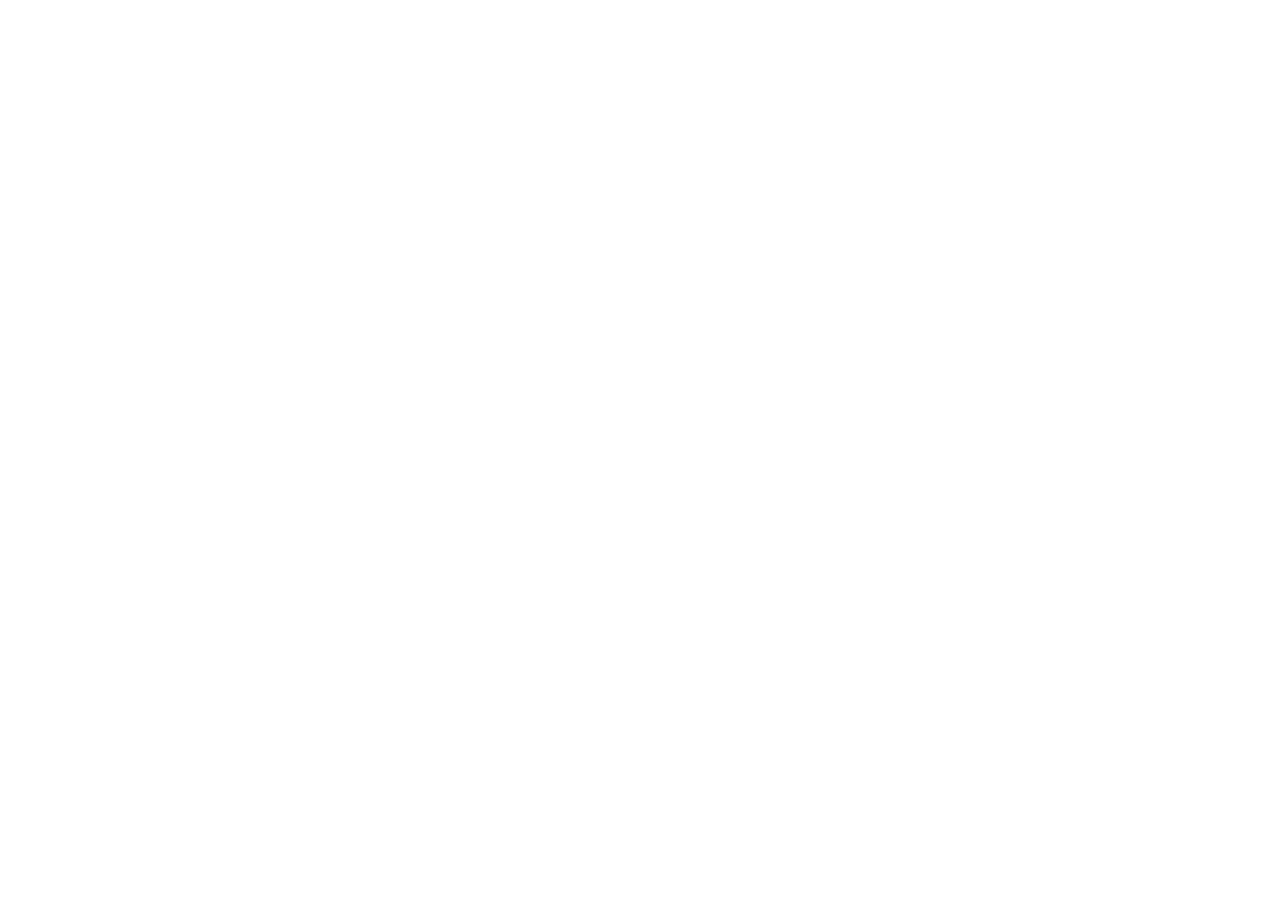
==== commit 4d7792d3: "Update faq.htmlSEO: redirection vers le site principal /guadeloupe/" ====
--- a/faq.html
+++ b/faq.html
@@ -1,446 +1,16 @@
 <!DOCTYPE html>
 <html lang="fr">
-
-<head>
-
-  <meta charset="UTF-8">
-
-  <meta name="viewport"
-        content="width=device-width, initial-scale=1.0">
-
-  <title>
-    FAQ Villa CABOUA – Location premium à Bouillante en Guadeloupe
-  </title>
-
-  <meta name="description"
-        content="FAQ Villa CABOUA : capacité, tarifs, équipements, wifi, parking, plage de Malendure, Réserve Cousteau et réservation de votre villa à Bouillante en Guadeloupe.">
-
-  <meta name="keywords"
-        content="FAQ Villa CABOUA, villa Bouillante, villa Guadeloupe, location vacances Guadeloupe, plage Malendure, Réserve Cousteau, location saisonnière Bouillante">
-
-  <meta name="robots"
-        content="index, follow">
-
-  <meta property="og:title"
-        content="FAQ Villa CABOUA">
-
-  <meta property="og:description"
-        content="Questions fréquentes concernant votre séjour à Bouillante en Guadeloupe.">
-
-  <meta property="og:type"
-        content="website">
-
-  <link rel="stylesheet"
-        href="css/style.css">
-
-  <link rel="stylesheet"
-        href="https://cdnjs.cloudflare.com/ajax/libs/font-awesome/6.5.0/css/all.min.css">
-
-  <!-- =====================================================
-       DONNÉES STRUCTURÉES FAQ SEO GOOGLE
-  ====================================================== -->
-  <script type="application/ld+json">
-  {
-    "@context":"https://schema.org",
-    "@type":"FAQPage",
-    "mainEntity":[
-
-      {
-        "@type":"Question",
-        "name":"Où se situe la Villa CABOUA ?",
-        "acceptedAnswer":{
-          "@type":"Answer",
-          "text":"La Villa CABOUA est située à Bouillante en Guadeloupe, proche de la plage de Malendure, de la Réserve Cousteau, des restaurants, commerces et centres de plongée."
-        }
-      },
-
-      {
-        "@type":"Question",
-        "name":"Combien de personnes peuvent séjourner à la villa ?",
-        "acceptedAnswer":{
-          "@type":"Answer",
-          "text":"La villa accueille jusqu’à 6 personnes maximum. Les bébés de moins de 2 ans dormant dans un lit parapluie sont gratuits dans la limite de 3 bébés."
-        }
-      },
-
-      {
-        "@type":"Question",
-        "name":"Quels sont les tarifs ?",
-        "acceptedAnswer":{
-          "@type":"Answer",
-          "text":"Le tarif est de 120 € pour 2 personnes, 140 € pour 3 personnes, 160 € pour 4 personnes, 180 € pour 5 personnes et 200 € pour 6 personnes."
-        }
-      },
-
-      {
-        "@type":"Question",
-        "name":"Y a-t-il des frais supplémentaires ?",
-        "acceptedAnswer":{
-          "@type":"Answer",
-          "text":"Non, aucun frais supplémentaire n’est ajouté au tarif affiché."
-        }
-      },
-
-      {
-        "@type":"Question",
-        "name":"La villa dispose-t-elle du wifi ?",
-        "acceptedAnswer":{
-          "@type":"Answer",
-          "text":"Oui, la Villa CABOUA dispose du wifi haut débit."
-        }
-      },
-
-      {
-        "@type":"Question",
-        "name":"La villa possède-t-elle un parking ?",
-        "acceptedAnswer":{
-          "@type":"Answer",
-          "text":"Oui, un parking privé est disponible gratuitement."
-        }
-      }
-
-    ]
-  }
-  </script>
-
-</head>
-
+  <head>
+    <meta charset="UTF-8">
+    <title>Villa CABOUA - Redirection</title>
+  <link rel="canonical" href="https://caboua.github.io/guadeloupe/">
+  <meta name="robots" content="noindex, follow">
+  <meta http-equiv="refresh" content="0; url=https://caboua.github.io/guadeloupe/">
+  <script>window.location.replace("https://caboua.github.io/guadeloupe/");</script>
+  </head>
 <body>
-
-<!-- =====================================================
-     NAVIGATION
-===================================================== -->
-<nav class="top-nav">
-
-  <a href="index.html">
-    Accueil
-  </a>
-
-  <a href="index.html#galerie">
-    Photos
-  </a>
-
-  <a href="index.html#equipements">
-    Équipements
-  </a>
-
-  <a href="index.html#avis">
-    Avis
-  </a>
-
-  <a href="index.html#disponibilites"
-     class="nav-cta">
-
-    Réserver
-
-  </a>
-
-</nav>
-
-<!-- =====================================================
-     HERO FAQ
-===================================================== -->
-<header class="hero">
-
-  <div class="hero-overlay">
-
-    <span class="hero-badge">
-      Questions fréquentes
-    </span>
-
-    <h1>
-      FAQ Villa CABOUA
-    </h1>
-
-    <p class="hero-subtitle">
-
-      Retrouvez toutes les informations utiles
-      concernant votre séjour à Bouillante
-      en Guadeloupe.
-
-    </p>
-
-  </div>
-
-</header>
-
-<!-- =====================================================
-     CONTENU FAQ
-===================================================== -->
-<main class="container">
-
-  <section class="card">
-
-    <span class="section-label">
-      FAQ
-    </span>
-
-    <h2>
-      Questions fréquentes
-    </h2>
-
-    <!-- =====================================================
-         QUESTION
-    ====================================================== -->
-    <div class="faq-item">
-
-      <h3>
-        Où se situe la Villa CABOUA ?
-      </h3>
-
-      <p>
-
-        La Villa CABOUA est située à Bouillante
-        en Guadeloupe,
-        proche de la plage de Malendure,
-        de la Réserve Cousteau,
-        des commerces,
-        des restaurants
-        et des centres de plongée.
-
-      </p>
-
-    </div>
-
-    <!-- =====================================================
-         QUESTION
-    ====================================================== -->
-    <div class="faq-item">
-
-      <h3>
-        Combien de personnes peuvent séjourner ?
-      </h3>
-
-      <p>
-
-        La villa accueille jusqu’à 6 personnes maximum.
-
-      </p>
-
-      <p>
-
-        Les bébés de moins de 2 ans dormant
-        dans un lit parapluie sont gratuits
-        dans la limite de 3 bébés.
-
-      </p>
-
-    </div>
-
-    <!-- =====================================================
-         QUESTION
-    ====================================================== -->
-    <div class="faq-item">
-
-      <h3>
-        Quels sont les tarifs ?
-      </h3>
-
-      <p>
-
-        120 € / nuit pour 2 personnes
-
-      </p>
-
-      <p>
-
-        140 € / nuit pour 3 personnes
-
-      </p>
-
-      <p>
-
-        160 € / nuit pour 4 personnes
-
-      </p>
-
-      <p>
-
-        180 € / nuit pour 5 personnes
-
-      </p>
-
-      <p>
-
-        200 € / nuit pour 6 personnes
-
-      </p>
-
-    </div>
-
-    <!-- =====================================================
-         QUESTION
-    ====================================================== -->
-    <div class="faq-item">
-
-      <h3>
-        Y a-t-il des frais supplémentaires ?
-      </h3>
-
-      <p>
-
-        Non.
-        Aucun frais supplémentaire
-        n’est ajouté au tarif affiché.
-
-      </p>
-
-    </div>
-
-    <!-- =====================================================
-         QUESTION
-    ====================================================== -->
-    <div class="faq-item">
-
-      <h3>
-        La villa dispose-t-elle du wifi ?
-      </h3>
-
-      <p>
-
-        Oui,
-        la Villa CABOUA dispose
-        d’une connexion wifi haut débit.
-
-      </p>
-
-    </div>
-
-    <!-- =====================================================
-         QUESTION
-    ====================================================== -->
-    <div class="faq-item">
-
-      <h3>
-        Y a-t-il un parking ?
-      </h3>
-
-      <p>
-
-        Oui,
-        un parking privé gratuit
-        est disponible pour les voyageurs.
-
-      </p>
-
-    </div>
-
-    <!-- =====================================================
-         QUESTION
-    ====================================================== -->
-    <div class="faq-item">
-
-      <h3>
-        La villa est-elle proche de la plage ?
-      </h3>
-
-      <p>
-
-        Oui,
-        la Villa CABOUA se trouve
-        proche de la plage de Malendure,
-        idéale pour le snorkeling,
-        la plongée
-        et l’observation des tortues.
-
-      </p>
-
-    </div>
-
-    <!-- =====================================================
-         QUESTION
-    ====================================================== -->
-    <div class="faq-item">
-
-      <h3>
-        Comment réserver ?
-      </h3>
-
-      <p>
-
-        Vous pouvez sélectionner vos dates
-        directement sur la page d’accueil,
-        vérifier le prix,
-        puis envoyer votre demande
-        de réservation par email.
-
-      </p>
-
-    </div>
-
-    <!-- =====================================================
-         QUESTION
-    ====================================================== -->
-    <div class="faq-item">
-
-      <h3>
-        Quels équipements sont inclus ?
-      </h3>
-
-      <p>
-
-        La villa dispose notamment :
-
-      </p>
-
-      <ul>
-
-        <li>Wifi haut débit</li>
-
-        <li>Climatisation</li>
-
-        <li>3 chambres</li>
-
-        <li>Grande cuisine équipée</li>
-
-        <li>Terrasse aménagée</li>
-
-        <li>Jardin tropical</li>
-
-        <li>Parking privé</li>
-
-        <li>TV Orange</li>
-
-      </ul>
-
-    </div>
-
-  </section>
-
-</main>
-
-<!-- =====================================================
-     FOOTER
-===================================================== -->
-<footer class="footer">
-
-  <p>
-
-    Villa CABOUA – FAQ location saisonnière
-    à Bouillante en Guadeloupe
-
-  </p>
-
-  <p>
-
-    <a href="index.html">
-      Retour à l’accueil
-    </a>
-
-  </p>
-
-</footer>
-
-<!-- =====================================================
-     WHATSAPP
-===================================================== -->
-<a href="https://wa.me/590690520616"
-   class="whatsapp"
-   target="_blank">
-
-  <i class="fa-brands fa-whatsapp"></i>
-
-</a>
-
+  <p>Le site de la Villa CABOUA a demenage : <a href="https://caboua.github.io/guadeloupe/">caboua.github.io/guadeloupe</a>a></p>
 </body>
-</html>
+</html>html></p>
+</body></script></title>
+  </head>
